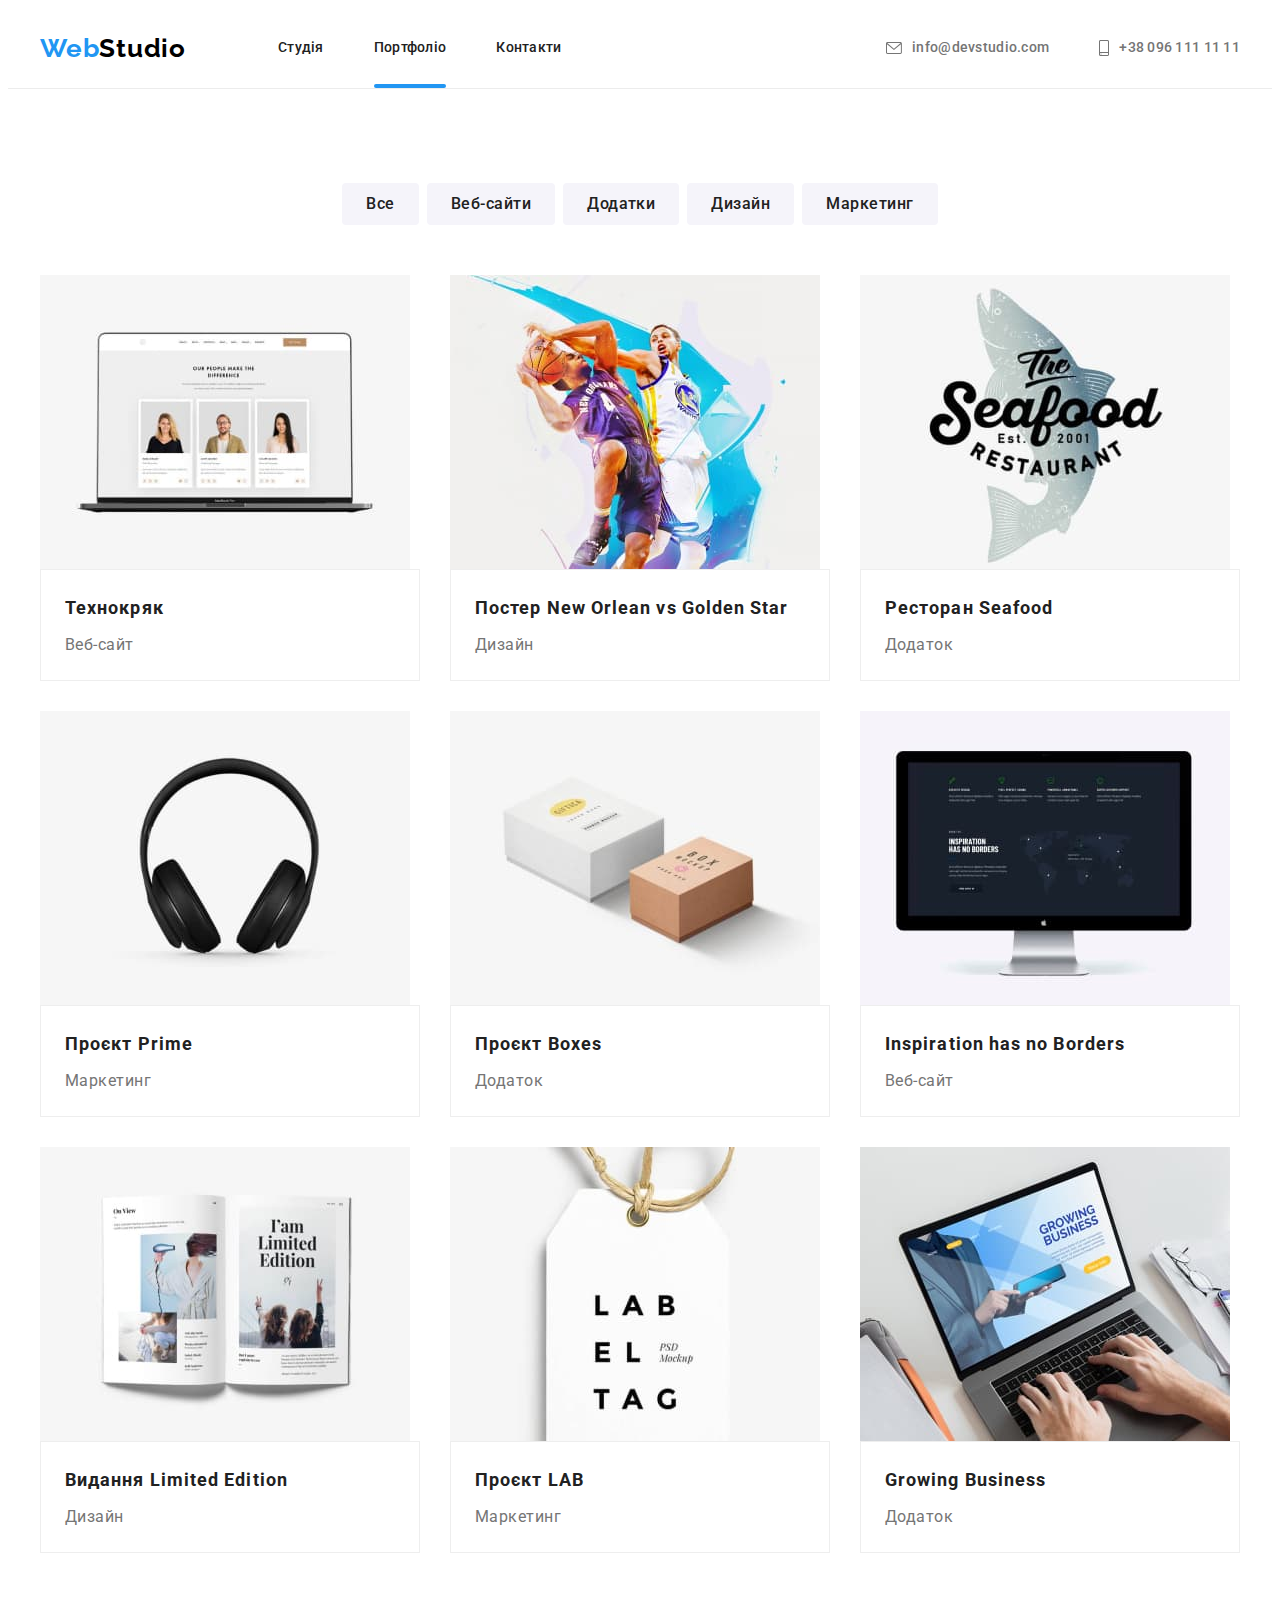
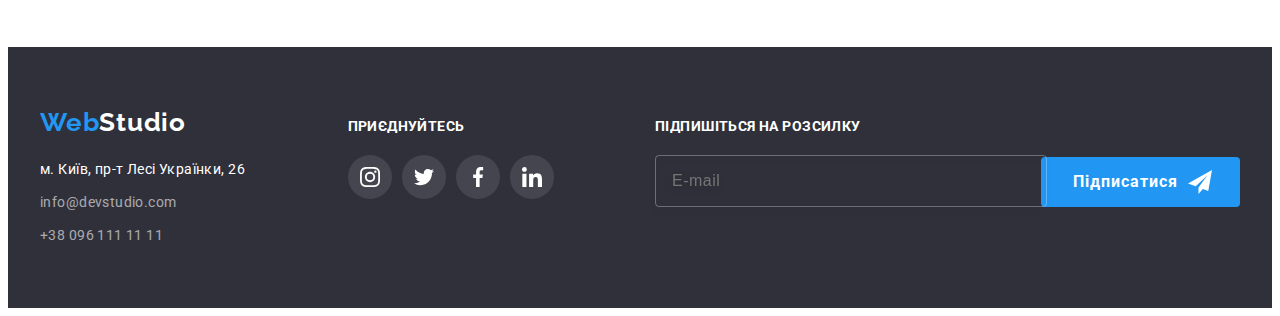
==== portfolio.html @ 9f6ebee9 "hw8-start" ====
<!DOCTYPE html>
<html lang="uk">
  <head>
    <meta charset="UTF-8" />
    <meta http-equiv="X-UA-Compatible" content="IE=edge" />
    <meta name="viewport" content="width=device-width, initial-scale=1.0" />
    <title>Студія</title>
    <link rel="preconnect" href="https://fonts.googleapis.com" />
    <link rel="preconnect" href="https://fonts.gstatic.com" crossorigin />
    <link
      href="https://fonts.googleapis.com/css2?family=Raleway:wght@700&family=Roboto:wght@400;500;700;900&display=swap"
      rel="stylesheet"
    />
    <link
      rel="stylesheet"
      href="https://cdnjs.cloudflare.com/ajax/libs/modern-normalize/1.1.0/modern-normalize.min.css"
      integrity="sha512-wpPYUAdjBVSE4KJnH1VR1HeZfpl1ub8YT/NKx4PuQ5NmX2tKuGu6U/JRp5y+Y8XG2tV+wKQpNHVUX03MfMFn9Q=="
      crossorigin="anonymous"
      referrerpolicy="no-referrer"
    />
    <!-- <link rel="stylesheet" href="./css/styles.css" /> -->
    <link rel="stylesheet" href="./css/main.min.css" />
  </head>
  <body>
    <!-- HEADER -->
    <header class="page-header">
      <div class="container page-header__body">
        <a class="logo logo__top-element" href="./index.html" lang="en"
          >Web<span class="logo--dark">Studio</span></a
        >
        <nav>
          <ul class="site-nav list">
            <li>
              <a class="site-nav__link event-link" href="./index.html"
                >Студія</a
              >
            </li>
            <li>
              <a
                class="site-nav__link event-link current"
                href="./portfolio.html"
                >Портфоліо</a
              >
            </li>
            <li>
              <a class="site-nav__link event-link" href="#">Контакти</a>
            </li>
          </ul>
        </nav>
        <ul class="contacts list">
          <li>
            <a
              class="contacts__link event-link"
              href="mailto:info@devstudio.com"
              lang="en"
            >
              <svg class="contacts__icon" width="16px" height="12px">
                <use href="./images/icons.svg#icon-envelope"></use>
              </svg>
              info@devstudio.com</a
            >
          </li>
          <li>
            <a class="contacts__link event-link" href="tel:+380961111111">
              <svg class="contacts__icon" width="10px" height="16px">
                <use href="./images/icons.svg#icon-smartphone"></use>
              </svg>
              +38 096 111 11 11</a
            >
          </li>
        </ul>
      </div>
    </header>
    <!-- MAIN CONTENT -->
    <main>
      <section class="portfolio section">
        <div class="container">
          <h1 class="visually-hidden">Каталог работ</h1>
          <ul class="filter list">
            <li class="filter__item">
              <button class="filter__btn" type="button">Все</button>
            </li>
            <li class="filter__item">
              <button class="filter__btn" type="button">Веб-сайти</button>
            </li>
            <li class="filter__item">
              <button class="filter__btn" type="button">Додатки</button>
            </li>
            <li class="filter__item">
              <button class="filter__btn" type="button">Дизайн</button>
            </li>
            <li class="filter__item">
              <button class="filter__btn" type="button">Маркетинг</button>
            </li>
          </ul>
          <ul class="card list">
            <li class="card__item">
              <div class="hint">
                <img
                  class="photo"
                  src="./images/img-portfolio-1.jpg"
                  alt="Робота категорії веб-сайт"
                  width="370"
                  height="294"
                />
                <p class="hint__text">
                  Ресурс пропонує комплексні пропозиції з різним рівнем
                  функціоналу та сервісів. Все це дозволить відвідувачу отримати
                  вичерпні відомості про компанію чи приватну особу.
                </p>
              </div>
              <div class="card__text">
                <h2 class="card__pos-titel">Технокряк</h2>
                <p class="card__group-titel">Веб-сайт</p>
              </div>
            </li>
            <li class="card__item">
              <div class="hint">
                <img
                  class="photo"
                  src="./images/img-portfolio-2.jpg"
                  alt="Робота категорії дизайн"
                  width="370"
                  height="294"
                />
                <p class="hint__text">
                  Ресурс пропонує комплексні пропозиції з різним рівнем
                  функціоналу та сервісів. Все це дозволить відвідувачу отримати
                  вичерпні відомості про компанію чи приватну особу.
                </p>
              </div>
              <div class="card__text">
                <h2 class="card__pos-titel">
                  Постер New Orlean vs Golden Star
                </h2>
                <p class="card__group-titel">Дизайн</p>
              </div>
            </li>
            <li class="card__item">
              <div class="hint">
                <img
                  class="photo"
                  src="./images/img-portfolio-3.jpg"
                  alt="Робота категорії приложение"
                  width="370"
                  height="294"
                />
                <p class="hint__text">
                  Ресурс пропонує комплексні пропозиції з різним рівнем
                  функціоналу та сервісів. Все це дозволить відвідувачу отримати
                  вичерпні відомості про компанію чи приватну особу.
                </p>
              </div>
              <div class="card__text">
                <h2 class="card__pos-titel">Ресторан Seafood</h2>
                <p class="card__group-titel">Додаток</p>
              </div>
            </li>
            <li class="card__item">
              <div class="hint">
                <img
                  class="photo"
                  src="./images/img-portfolio-4.jpg"
                  alt="Робота категорії маркетинг"
                  width="370"
                  height="294"
                />
                <p class="hint__text">
                  Ресурс пропонує комплексні пропозиції з різним рівнем
                  функціоналу та сервісів. Все це дозволить відвідувачу отримати
                  вичерпні відомості про компанію чи приватну особу.
                </p>
              </div>
              <div class="card__text">
                <h2 class="card__pos-titel">Проєкт Prime</h2>
                <p class="card__group-titel">Маркетинг</p>
              </div>
            </li>
            <li class="card__item">
              <div class="hint">
                <img
                  class="photo"
                  src="./images/img-portfolio-5.jpg"
                  alt="Робота категорії приложение"
                  width="370"
                  height="294"
                />
                <p class="hint__text">
                  Ресурс пропонує комплексні пропозиції з різним рівнем
                  функціоналу та сервісів. Все це дозволить відвідувачу отримати
                  вичерпні відомості про компанію чи приватну особу.
                </p>
              </div>
              <div class="card__text">
                <h2 class="card__pos-titel">Проєкт Boxes</h2>
                <p class="card__group-titel">Додаток</p>
              </div>
            </li>
            <li class="card__item">
              <div class="hint">
                <img
                  class="photo"
                  src="./images/img-portfolio-6.jpg"
                  alt="Робота категорії веб-сайт"
                  width="370"
                  height="294"
                />
                <p class="hint__text">
                  Ресурс пропонує комплексні пропозиції з різним рівнем
                  функціоналу та сервісів. Все це дозволить відвідувачу отримати
                  вичерпні відомості про компанію чи приватну особу.
                </p>
              </div>
              <div class="card__text">
                <h2 class="card__pos-titel">Inspiration has no Borders</h2>
                <p class="card__group-titel">Веб-сайт</p>
              </div>
            </li>
            <li class="card__item">
              <div class="hint">
                <img
                  class="photo"
                  src="./images/img-portfolio-7.jpg"
                  alt="Робота категорії дизайн"
                  width="370"
                  height="294"
                />
                <p class="hint__text">
                  Ресурс пропонує комплексні пропозиції з різним рівнем
                  функціоналу та сервісів. Все це дозволить відвідувачу отримати
                  вичерпні відомості про компанію чи приватну особу.
                </p>
              </div>
              <div class="card__text">
                <h2 class="card__pos-titel">Видання Limited Edition</h2>
                <p class="card__group-titel">Дизайн</p>
              </div>
            </li>
            <li class="card__item">
              <div class="hint">
                <img
                  class="photo"
                  src="./images/img-portfolio-8.jpg"
                  alt="Робота категорії маркетинг"
                  width="370"
                  height="294"
                />
                <p class="hint__text">
                  Ресурс пропонує комплексні пропозиції з різним рівнем
                  функціоналу та сервісів. Все це дозволить відвідувачу отримати
                  вичерпні відомості про компанію чи приватну особу.
                </p>
              </div>
              <div class="card__text">
                <h2 class="card__pos-titel">Проєкт LAB</h2>
                <p class="card__group-titel">Маркетинг</p>
              </div>
            </li>
            <li class="card__item">
              <div class="hint">
                <img
                  class="photo"
                  src="./images/img-portfolio-9.jpg"
                  alt="Робота категорії додаток"
                  width="370"
                  height="294"
                />
                <p class="hint__text">
                  Ресурс пропонує комплексні пропозиції з різним рівнем
                  функціоналу та сервісів. Все це дозволить відвідувачу отримати
                  вичерпні відомості про компанію чи приватну особу.
                </p>
              </div>
              <div class="card__text">
                <h2 class="card__pos-titel">Growing Business</h2>
                <p class="card__group-titel">Додаток</p>
              </div>
            </li>
          </ul>
        </div>
      </section>
    </main>
    <!-- FOOTER -->
    <footer class="footer-pege">
      <div class="container footer-pege__element">
        <div class="footer-address-wrap">
          <a class="logo logo__bottom-element" href="./index.html" lang="en"
            >Web<span class="logo--light">Studio</span></a
          >
          <address class="site-contacts">
            <ul class="contacts-list list">
              <li class="contacts-list__item">
                <a
                  class="contacts-list__link event-link"
                  href="https://goo.gl/maps/Xhs2us7tgZxQZSPz9"
                  target="_blank"
                  rel="noopener noreferrer nofollow"
                >
                  м. Київ, пр-т Лесі Українки, 26
                </a>
              </li>
              <li class="contacts-list__item">
                <a
                  class="contacts-list__link color--grey event-link"
                  href="mailto:info@devstudio.com"
                  lang="en"
                  >info@devstudio.com</a
                >
              </li>
              <li class="contacts-list__item">
                <a
                  class="contacts-list__link color--grey event-link"
                  href="tel:+380961111111"
                  >+38 096 111 11 11</a
                >
              </li>
            </ul>
          </address>
        </div>
        <div class="footer-soc-wrap">
          <p class="footer-soc-wrap__titel">Приєднуйтесь</p>
          <ul class="social-nets footer-social-nets list">
            <li class="social-nets__item">
              <a href="" class="social-nets__link footer-social-nets__link">
                <svg class="social-nets__icon" width="20px" height="20px">
                  <use href="./images/icons.svg#icon-instagram"></use>
                </svg>
              </a>
            </li>
            <li class="social-nets__item">
              <a href="" class="social-nets__link footer-social-nets__link">
                <svg class="social-nets__icon" width="20px" height="20px">
                  <use href="./images/icons.svg#icon-twitter"></use>
                </svg>
              </a>
            </li>
            <li class="social-nets__item">
              <a href="" class="social-nets__link footer-social-nets__link">
                <svg class="social-nets__icon" width="20px" height="20px">
                  <use href="./images/icons.svg#icon-facebook"></use>
                </svg>
              </a>
            </li>
            <li class="social-nets__item">
              <a href="" class="social-nets__link footer-social-nets__link">
                <svg class="social-nets__icon" width="20px" height="20px">
                  <use href="./images/icons.svg#icon-linkedin"></use>
                </svg>
              </a>
            </li>
          </ul>
        </div>
        <form class="form-subscribe">
          <div class="subscribe">
            <label for="email">
              <span class="subscribe__lable"
                >Підпишіться на розсилку</span
              ></label
            >
            <input
              type="email"
              name="user-email"
              id="email"
              class="subscribe__input"
              placeholder="E-mail"
            />
          </div>
          <div>
            <button type="submit" class="subscribe__button button">
              <span class="button__text">Підписатися</span>
              <svg class="button__icon" width="24px" height="24px">
                <use href="./images/icons.svg#icon-send"></use>
              </svg>
            </button>
          </div>
        </form>
      </div>
    </footer>
  </body>
</html>
---- css/styles.css ----
/* ----------------- GLOBAL ----------------- */

/* ----------------- HEADER ----------------- */

/* ----------------- MAIN ----------------- */
/* HERO SECTION */

/* SKILLS SECTION */

/* ABOUT SECTION */

/* TEAM SECTION */

/* CLIENTS SECTION */

/* ----------------- PORTFOLIO ----------------- */

/* ----------------- FOOTER ----------------- */

/* ----------------- MODAL ----------------- */
---- css/main.min.css ----
:root{--primary-text-color: #757575;--title-text-color: #212121;--accent-color: #2196f3;--header-logo-color: #000000;--top-line-color: #ececec;--primary-backgraund: #ffffff;--tean-section-background: #f5f4fa;--secondary-background: #2f303a;--white-text-color: #ffffff;--background-filter-btn: #f5f4fa}body{font-family:"Roboto",sans-serif;background:var(--primary-backgraund)}p,h1,h2,h3,h4,h5,h6{margin:0}ul{margin:0;padding-left:0}input{padding-right:0}a{text-decoration:none}.list{list-style:none}.visually-hidden{position:absolute;white-space:nowrap;width:1px;height:1px;overflow:hidden;border:0;padding:0;clip:rect(0 0 0 0);-webkit-clip-path:inset(50%);clip-path:inset(50%);margin:-1px}.container{width:1200px;padding-left:15px;padding-right:15px;margin:0 auto}.section{padding-top:94px;padding-bottom:94px}.photo{display:block}.event-link{-webkit-transition-property:color;transition-property:color;-webkit-transition-duration:250ms;transition-duration:250ms;-webkit-transition-timing-function:cubic-bezier(0.4, 0, 0.2, 1);transition-timing-function:cubic-bezier(0.4, 0, 0.2, 1)}.event-link:hover,.event-link:focus{color:var(--accent-color)}.button{font-family:inherit;font-weight:700;font-size:16px;line-height:1.88;letter-spacing:.06em;color:var(--white-text-color);background-color:var(--accent-color);border-radius:4px;-webkit-transition:-webkit-box-shadow 250ms cubic-bezier(0.4, 0, 0.2, 1);transition:-webkit-box-shadow 250ms cubic-bezier(0.4, 0, 0.2, 1);transition:box-shadow 250ms cubic-bezier(0.4, 0, 0.2, 1);transition:box-shadow 250ms cubic-bezier(0.4, 0, 0.2, 1), -webkit-box-shadow 250ms cubic-bezier(0.4, 0, 0.2, 1);cursor:pointer}.button:hover,.button:focus{-webkit-box-shadow:0px 4px 4px rgba(0,0,0,.15);box-shadow:0px 4px 4px rgba(0,0,0,.15)}.social-nets{display:-webkit-box;display:-ms-flexbox;display:flex;-webkit-box-pack:center;-ms-flex-pack:center;justify-content:center;gap:10px}.social-nets__item{width:44px;height:44px}.social-nets__link{display:-webkit-box;display:-ms-flexbox;display:flex;-webkit-box-align:center;-ms-flex-align:center;align-items:center;-webkit-box-pack:center;-ms-flex-pack:center;justify-content:center;width:100%;height:100%;border-radius:50%;color:#afb1b8;-webkit-transition:background-color 250ms cubic-bezier(0.4, 0, 0.2, 1),color 250ms cubic-bezier(0.4, 0, 0.2, 1);transition:background-color 250ms cubic-bezier(0.4, 0, 0.2, 1),color 250ms cubic-bezier(0.4, 0, 0.2, 1)}.social-nets__link:hover,.social-nets__link:focus{background-color:var(--accent-color);color:var(--white-text-color)}.social-nets__icon{fill:currentColor}.page-header{border-bottom:1px solid #ececec}.page-header__body{display:-webkit-box;display:-ms-flexbox;display:flex;-webkit-box-align:center;-ms-flex-align:center;align-items:center}.logo{display:block;font-family:"Raleway",sans-serif;font-style:normal;font-weight:700;font-size:26px;line-height:1.19;letter-spacing:.03em;color:var(--accent-color)}.logo__top-element{margin-right:92px;padding-top:24px;padding-bottom:24px}.logo--dark{color:var(--header-logo-color)}.site-nav{display:-webkit-box;display:-ms-flexbox;display:flex;-webkit-column-gap:50px;-moz-column-gap:50px;column-gap:50px}.site-nav__link{position:relative;display:block;padding-top:32px;padding-bottom:32px;font-weight:500;font-size:14px;line-height:1.14;letter-spacing:.02em;color:var(--title-text-color)}.site-nav__link::after{content:"";position:absolute;left:0;bottom:0;display:block;width:100%;height:4px;border-radius:2px;background-color:var(--accent-color);opacity:0}.current::after{opacity:1}.contacts{display:-webkit-box;display:-ms-flexbox;display:flex;-webkit-column-gap:50px;-moz-column-gap:50px;column-gap:50px;margin-left:auto}.contacts__link{display:-webkit-box;display:-ms-flexbox;display:flex;-webkit-box-align:center;-ms-flex-align:center;align-items:center;gap:10px;padding-top:32px;padding-bottom:32px;font-weight:500;font-size:14px;line-height:1.14;letter-spacing:.02em;color:var(--primary-text-color)}.contacts__icon{fill:currentColor}.hero{padding-top:200px;padding-bottom:200px;text-align:center;background-color:var(--secondary-background);background-image:-webkit-gradient(linear, left top, left bottom, from(rgba(47, 48, 58, 0.4)), to(rgba(47, 48, 58, 0.4))),url(../images/hero-bg.jpg);background-image:linear-gradient(rgba(47, 48, 58, 0.4), rgba(47, 48, 58, 0.4)),url(../images/hero-bg.jpg);background-repeat:no-repeat;background-position:center;background-size:cover;max-width:1600px;margin:0 auto}.hero__titel{max-width:696px;margin-left:auto;margin-right:auto;margin-bottom:30px;font-weight:900;font-size:44px;line-height:1.36;letter-spacing:.06em;text-transform:uppercase;color:var(--white-text-color)}.hero__btn{padding:10px 32px;border-color:rgba(0,0,0,0)}.skills-list{display:-webkit-box;display:-ms-flexbox;display:flex;-webkit-column-gap:30px;-moz-column-gap:30px;column-gap:30px}.icon-skill-comtent{display:-webkit-box;display:-ms-flexbox;display:flex;-webkit-box-pack:center;-ms-flex-pack:center;justify-content:center;-webkit-box-align:center;-ms-flex-align:center;align-items:center;width:270px;height:120px;background-color:var(--tean-section-background);border-radius:4px;margin-bottom:30px}.skill-list-header{margin-bottom:10px;font-weight:700;font-size:14px;line-height:1.14;letter-spacing:.03em;text-transform:uppercase;color:var(--title-text-color)}.skill-list-text{max-width:270px;font-size:14px;line-height:1.71;letter-spacing:.03em;color:var(--primary-text-color)}.about{padding-top:0}.about__header{margin-bottom:50px;font-weight:700;font-size:36px;line-height:1.16;text-align:center;letter-spacing:.03em;color:var(--title-text-color)}.about__list{display:-webkit-box;display:-ms-flexbox;display:flex;-webkit-column-gap:30px;-moz-column-gap:30px;column-gap:30px}.about__item{position:relative}.about__lable{position:absolute;bottom:0;left:0;width:100%;font-weight:700;font-size:14px;line-height:1.14;text-align:center;letter-spacing:.03em;text-transform:uppercase;padding:27px 15px;color:var(--white-text-color);background-color:rgba(47,48,58,.8)}.team{background:var(--tean-section-background)}.team__header{margin-bottom:50px;font-weight:700;font-size:36px;line-height:1.16;text-align:center;letter-spacing:.03em;color:var(--title-text-color)}.team__list{display:-webkit-box;display:-ms-flexbox;display:flex;-webkit-column-gap:30px;-moz-column-gap:30px;column-gap:30px}.team__item{-webkit-box-shadow:0px 1px 3px rgba(0,0,0,.12),0px 1px 1px rgba(0,0,0,.14),0px 2px 1px rgba(0,0,0,.2);box-shadow:0px 1px 3px rgba(0,0,0,.12),0px 1px 1px rgba(0,0,0,.14),0px 2px 1px rgba(0,0,0,.2);border-radius:0px 0px 4px 4px}.team__text{padding-top:30px;padding-bottom:35px;background-color:var(--primary-backgraund)}.team__member{margin-bottom:10px;font-weight:500;font-size:16px;line-height:1.19;text-align:center;letter-spacing:.03em;color:var(--title-text-color)}.team__info{margin-bottom:16px;font-size:16px;line-height:1.19;text-align:center;letter-spacing:.03em;color:var(--primary-text-color)}.clients__titel{margin-bottom:50px;font-weight:700;font-size:36px;line-height:1.16;text-align:center;letter-spacing:.03em;color:var(--title-text-color)}.clients__list{display:-webkit-box;display:-ms-flexbox;display:flex;gap:30px}.clients__item{width:170px;height:92px}.clients__link{display:-webkit-box;display:-ms-flexbox;display:flex;-webkit-box-align:center;-ms-flex-align:center;align-items:center;-webkit-box-pack:center;-ms-flex-pack:center;justify-content:center;width:100%;height:100%;border:1px solid #afb1b8;border-radius:4px;color:#afb1b8;-webkit-transition-property:border-color,color;transition-property:border-color,color;-webkit-transition-duration:250ms;transition-duration:250ms;-webkit-transition-timing-function:cubic-bezier(0.4, 0, 0.2, 1);transition-timing-function:cubic-bezier(0.4, 0, 0.2, 1)}.clients__link:hover,.clients__link:focus{border-color:var(--accent-color);color:var(--accent-color)}.clients__icon{fill:currentColor}.filter{display:-webkit-box;display:-ms-flexbox;display:flex;-webkit-box-pack:center;-ms-flex-pack:center;justify-content:center;margin-bottom:50px}.filter__item:not(:last-child){margin-right:8px}.filter__btn{padding:6px 22px;background:var(--background-filter-btn);font-family:inherit;font-weight:500;font-size:16px;line-height:1.62;text-align:center;letter-spacing:.03em;color:var(--title-text-color);border-radius:4px;border-color:rgba(0,0,0,0);cursor:pointer;-webkit-transition:background-color 250ms cubic-bezier(0.4, 0, 0.2, 1),color 250ms cubic-bezier(0.4, 0, 0.2, 1),-webkit-box-shadow 250ms cubic-bezier(0.4, 0, 0.2, 1);transition:background-color 250ms cubic-bezier(0.4, 0, 0.2, 1),color 250ms cubic-bezier(0.4, 0, 0.2, 1),-webkit-box-shadow 250ms cubic-bezier(0.4, 0, 0.2, 1);transition:background-color 250ms cubic-bezier(0.4, 0, 0.2, 1),color 250ms cubic-bezier(0.4, 0, 0.2, 1),box-shadow 250ms cubic-bezier(0.4, 0, 0.2, 1);transition:background-color 250ms cubic-bezier(0.4, 0, 0.2, 1),color 250ms cubic-bezier(0.4, 0, 0.2, 1),box-shadow 250ms cubic-bezier(0.4, 0, 0.2, 1),-webkit-box-shadow 250ms cubic-bezier(0.4, 0, 0.2, 1)}.filter__btn:hover,.filter__btn:focus{background-color:var(--accent-color);color:var(--white-text-color);-webkit-box-shadow:0px 3px 1px rgba(0,0,0,.1),0px 1px 2px rgba(0,0,0,.08),0px 2px 2px rgba(0,0,0,.12);box-shadow:0px 3px 1px rgba(0,0,0,.1),0px 1px 2px rgba(0,0,0,.08),0px 2px 2px rgba(0,0,0,.12)}.card{display:-webkit-box;display:-ms-flexbox;display:flex;-ms-flex-wrap:wrap;flex-wrap:wrap;gap:30px;min-width:calc(33.3333333333% - 90px)}.card__item{width:calc((100% - 60px)/3);-webkit-transition-property:-webkit-box-shadow;transition-property:-webkit-box-shadow;transition-property:box-shadow;transition-property:box-shadow, -webkit-box-shadow;-webkit-transition-duration:250ms;transition-duration:250ms;-webkit-transition-timing-function:cubic-bezier(0.4, 0, 0.2, 1);transition-timing-function:cubic-bezier(0.4, 0, 0.2, 1)}.card__item:hover{-webkit-box-shadow:0px 1px 1px rgba(0,0,0,.12),0px 4px 4px rgba(0,0,0,.06),1px 4px 6px rgba(0,0,0,.16);box-shadow:0px 1px 1px rgba(0,0,0,.12),0px 4px 4px rgba(0,0,0,.06),1px 4px 6px rgba(0,0,0,.16)}.card__text{border:1px solid #eee;padding:20px 24px}.card__pos-titel{margin-bottom:4px;font-weight:700;font-size:18px;line-height:2;letter-spacing:.06em;color:var(--title-text-color)}.card__group-titel{font-size:16px;line-height:1.88;letter-spacing:.03em;color:var(--primary-text-color)}.hint{position:relative;overflow:hidden}.hint__text{position:absolute;left:0;top:0;padding:63px 24px;font-size:18px;line-height:1.56;letter-spacing:.03em;color:#fff;background-color:rgba(33,150,243,.9);-webkit-transform:translateY(100%);transform:translateY(100%);-webkit-transition-property:-webkit-transform;transition-property:-webkit-transform;transition-property:transform;transition-property:transform, -webkit-transform;-webkit-transition-duration:250ms;transition-duration:250ms;-webkit-transition-timing-function:cubic-bezier(0.4, 0, 0.2, 1);transition-timing-function:cubic-bezier(0.4, 0, 0.2, 1)}.card__item:hover .hint__text{-webkit-transform:translateY(0%);transform:translateY(0%)}.footer-pege{padding-top:60px;padding-bottom:60px;background:var(--secondary-background)}.footer-pege__element{display:-webkit-box;display:-ms-flexbox;display:flex;-webkit-box-align:baseline;-ms-flex-align:baseline;align-items:baseline}.footer-address-wrap{width:calc((50% - 45px)/2);margin-right:30px}.logo__bottom-element{margin-bottom:20px}.logo--light{color:var(--white-text-color)}.contacts-list__item:not(:last-child){margin-bottom:9px}.contacts-list__link{display:block;font-style:normal;font-size:14px;line-height:1.71;letter-spacing:.03em;color:var(--white-text-color)}.color--grey{color:rgba(255,255,255,.6)}.footer-soc-wrap{width:calc((50% - 45px)/2);margin-right:30px}.footer-soc-wrap__titel{font-weight:700;font-size:14px;line-height:1.14;letter-spacing:.03em;text-transform:uppercase;color:var(--white-text-color);margin-bottom:20px}.footer-social-nets{-webkit-box-pack:start;-ms-flex-pack:start;justify-content:start}.footer-social-nets__link{background-color:rgba(255,255,255,.1);color:var(--white-text-color)}.form-subscribe{display:-webkit-box;display:-ms-flexbox;display:flex;-webkit-box-align:end;-ms-flex-align:end;align-items:flex-end;width:calc(50% - 15px)}.subscribe{width:100%;margin-right:12px}.subscribe__lable{display:block;margin-bottom:20px;font-weight:700;font-size:14px;line-height:1.14;letter-spacing:.03em;text-transform:uppercase;color:var(--white-text-color)}.subscribe__input{display:-webkit-box;display:-ms-flexbox;display:flex;-webkit-box-align:center;-ms-flex-align:center;align-items:center;width:100%;padding-left:16px;padding-top:15px;padding-bottom:15px;font-size:16px;line-height:1.25;letter-spacing:.03em;color:rgba(255,255,255,.6);border:1px solid rgba(255,255,255,.3);-webkit-filter:drop-shadow(0px 4px 4px rgba(0, 0, 0, 0.15));filter:drop-shadow(0px 4px 4px rgba(0, 0, 0, 0.15));border-radius:4px;background-color:rgba(0,0,0,0)}.subscribe__button{display:-webkit-box;display:-ms-flexbox;display:flex;-webkit-box-pack:center;-ms-flex-pack:center;justify-content:center;-webkit-box-align:center;-ms-flex-align:center;align-items:center;padding:10px 28px;border:none}.button__text{padding-left:4px;margin-right:10px}.button__icon{fill:#fff}.modal-backdrop{position:fixed;top:0;left:0;width:100%;height:100%;background-color:rgba(0,0,0,.2);-webkit-transition-property:opacity,visibility;transition-property:opacity,visibility;-webkit-transition-duration:250ms;transition-duration:250ms;-webkit-transition-timing-function:cubic-bezier(0.4, 0, 0.2, 1);transition-timing-function:cubic-bezier(0.4, 0, 0.2, 1)}.modal-backdrop{-webkit-transition-property:opacity,visibility;transition-property:opacity,visibility;-webkit-transition-duration:250ms;transition-duration:250ms;-webkit-transition-timing-function:cubic-bezier(0.4, 0, 0.2, 1);transition-timing-function:cubic-bezier(0.4, 0, 0.2, 1)}.modal{position:absolute;width:528px;min-height:581px;padding:40px;top:50%;left:50%;-webkit-transform:translate(-50%, -50%) scale(1);transform:translate(-50%, -50%) scale(1);background-color:#fff;-webkit-box-shadow:0px 1px 3px rgba(0,0,0,.12),0px 1px 1px rgba(0,0,0,.14),0px 2px 1px rgba(0,0,0,.2);box-shadow:0px 1px 3px rgba(0,0,0,.12),0px 1px 1px rgba(0,0,0,.14),0px 2px 1px rgba(0,0,0,.2);border-radius:4px;-webkit-transition-property:-webkit-transform;transition-property:-webkit-transform;transition-property:transform;transition-property:transform, -webkit-transform;-webkit-transition-duration:250ms;transition-duration:250ms;-webkit-transition-timing-function:cubic-bezier(0.4, 0, 0.2, 1);transition-timing-function:cubic-bezier(0.4, 0, 0.2, 1)}.modal-backdrop.is-hidden .modal{-webkit-transform:translate(-50%, -50%) scale(0);transform:translate(-50%, -50%) scale(0)}.modal-close{position:absolute;top:8px;right:8px;display:-webkit-box;display:-ms-flexbox;display:flex;-webkit-box-pack:center;-ms-flex-pack:center;justify-content:center;-webkit-box-align:center;-ms-flex-align:center;align-items:center;width:30px;height:30px;border:1px solid rgba(0,0,0,.1);border-radius:50%;background-color:rgba(0,0,0,0);cursor:pointer}.icon-close{fill:#000;-webkit-transition:fill 250ms cubic-bezier(0.4, 0, 0.2, 1);transition:fill 250ms cubic-bezier(0.4, 0, 0.2, 1)}.modal-close:hover>.icon-close,.modal-close:focus>.icon-close{fill:var(--accent-color)}.is-hidden{opacity:0;visibility:hidden;pointer-events:none}.modal-titel{margin-bottom:12px;font-weight:700;font-size:20px;line-height:1.15;text-align:center;letter-spacing:.03em;color:var(--title-text-color)}.modal-input-wrap{position:relative;margin-bottom:10px}.modal-input-lable{display:block;margin-bottom:4px;font-size:12px;line-height:1.16;letter-spacing:.01em;color:var(--primary-text-color)}.modal-form-input{width:100%;padding-top:11px;padding-bottom:11px;padding-left:42px;border:1px solid rgba(33,33,33,.2);border-radius:4px;-webkit-transition:border-color 250ms cubic-bezier(0.4, 0, 0.2, 1);transition:border-color 250ms cubic-bezier(0.4, 0, 0.2, 1)}.modal-form-input:hover,.modal-form-input:focus{border-color:var(--accent-color)}.icon-form{position:absolute;top:50%;-webkit-transform:translateY(-50%);transform:translateY(-50%);left:12px;-webkit-transition:fill 250ms cubic-bezier(0.4, 0, 0.2, 1);transition:fill 250ms cubic-bezier(0.4, 0, 0.2, 1)}.modal-form-input:hover+.icon-form,.modal-form-input:focus+.icon-form{fill:var(--accent-color)}.modal-form-area{padding:12px 16px;width:100%;min-height:120px;margin-bottom:20px;resize:none;border:1px solid rgba(33,33,33,.2);border-radius:4px;-webkit-transition:border-color 250ms cubic-bezier(0.4, 0, 0.2, 1);transition:border-color 250ms cubic-bezier(0.4, 0, 0.2, 1)}.modal-form-area::-webkit-input-placeholder{font-size:12px;line-height:1.16;letter-spacing:.01em;color:rgba(117,117,117,.5)}.modal-form-area::-moz-placeholder{font-size:12px;line-height:1.16;letter-spacing:.01em;color:rgba(117,117,117,.5)}.modal-form-area:-ms-input-placeholder{font-size:12px;line-height:1.16;letter-spacing:.01em;color:rgba(117,117,117,.5)}.modal-form-area::-ms-input-placeholder{font-size:12px;line-height:1.16;letter-spacing:.01em;color:rgba(117,117,117,.5)}.modal-form-area::placeholder{font-size:12px;line-height:1.16;letter-spacing:.01em;color:rgba(117,117,117,.5)}.modal-form-area:hover,.modal-form-area:focus{border-color:var(--accent-color)}.modal-check-lable{display:-webkit-box;display:-ms-flexbox;display:flex;font-size:14px;line-height:1.17;letter-spacing:.03em;color:var(--primary-text-color);-webkit-box-pack:center;-ms-flex-pack:center;justify-content:center}.policy-contract{-webkit-text-decoration-line:underline;text-decoration-line:underline;color:var(--accent-color)}.check-wrap{margin-bottom:30px}.user-checking{display:-webkit-box;display:-ms-flexbox;display:flex;-webkit-box-align:center;-ms-flex-align:center;align-items:center;-webkit-box-pack:center;-ms-flex-pack:center;justify-content:center;margin-right:7px;width:16px;height:15px;border:2px solid #212121;border-radius:2px;-webkit-transition:background-color 250ms cubic-bezier(0.4, 0, 0.2, 1),border 250ms cubic-bezier(0.4, 0, 0.2, 1);transition:background-color 250ms cubic-bezier(0.4, 0, 0.2, 1),border 250ms cubic-bezier(0.4, 0, 0.2, 1);cursor:pointer}.icon-check-true{fill:rgba(0,0,0,0);-webkit-transition:fill 250ms cubic-bezier(0.4, 0, 0.2, 1);transition:fill 250ms cubic-bezier(0.4, 0, 0.2, 1)}.modal-form-check:checked+.modal-check-lable .user-checking{background-color:#2196f3;border:none}.modal-form-check:checked+.modal-check-lable .icon-check-true{fill:#fff}.btn-modal{display:block;margin:0 auto;text-align:center;padding:10px 52px;font-weight:700;font-size:16px;line-height:1.88;letter-spacing:.06em;color:#fff;background-color:var(--accent-color);border-radius:4px;border:none;-webkit-transition:-webkit-box-shadow 250ms cubic-bezier(0.4, 0, 0.2, 1);transition:-webkit-box-shadow 250ms cubic-bezier(0.4, 0, 0.2, 1);transition:box-shadow 250ms cubic-bezier(0.4, 0, 0.2, 1);transition:box-shadow 250ms cubic-bezier(0.4, 0, 0.2, 1), -webkit-box-shadow 250ms cubic-bezier(0.4, 0, 0.2, 1);cursor:pointer}.btn-modal:hover,.btn-modal:focus{-webkit-box-shadow:0px 4px 4px rgba(0,0,0,.15);box-shadow:0px 4px 4px rgba(0,0,0,.15)}/*# sourceMappingURL=main.min.css.map */
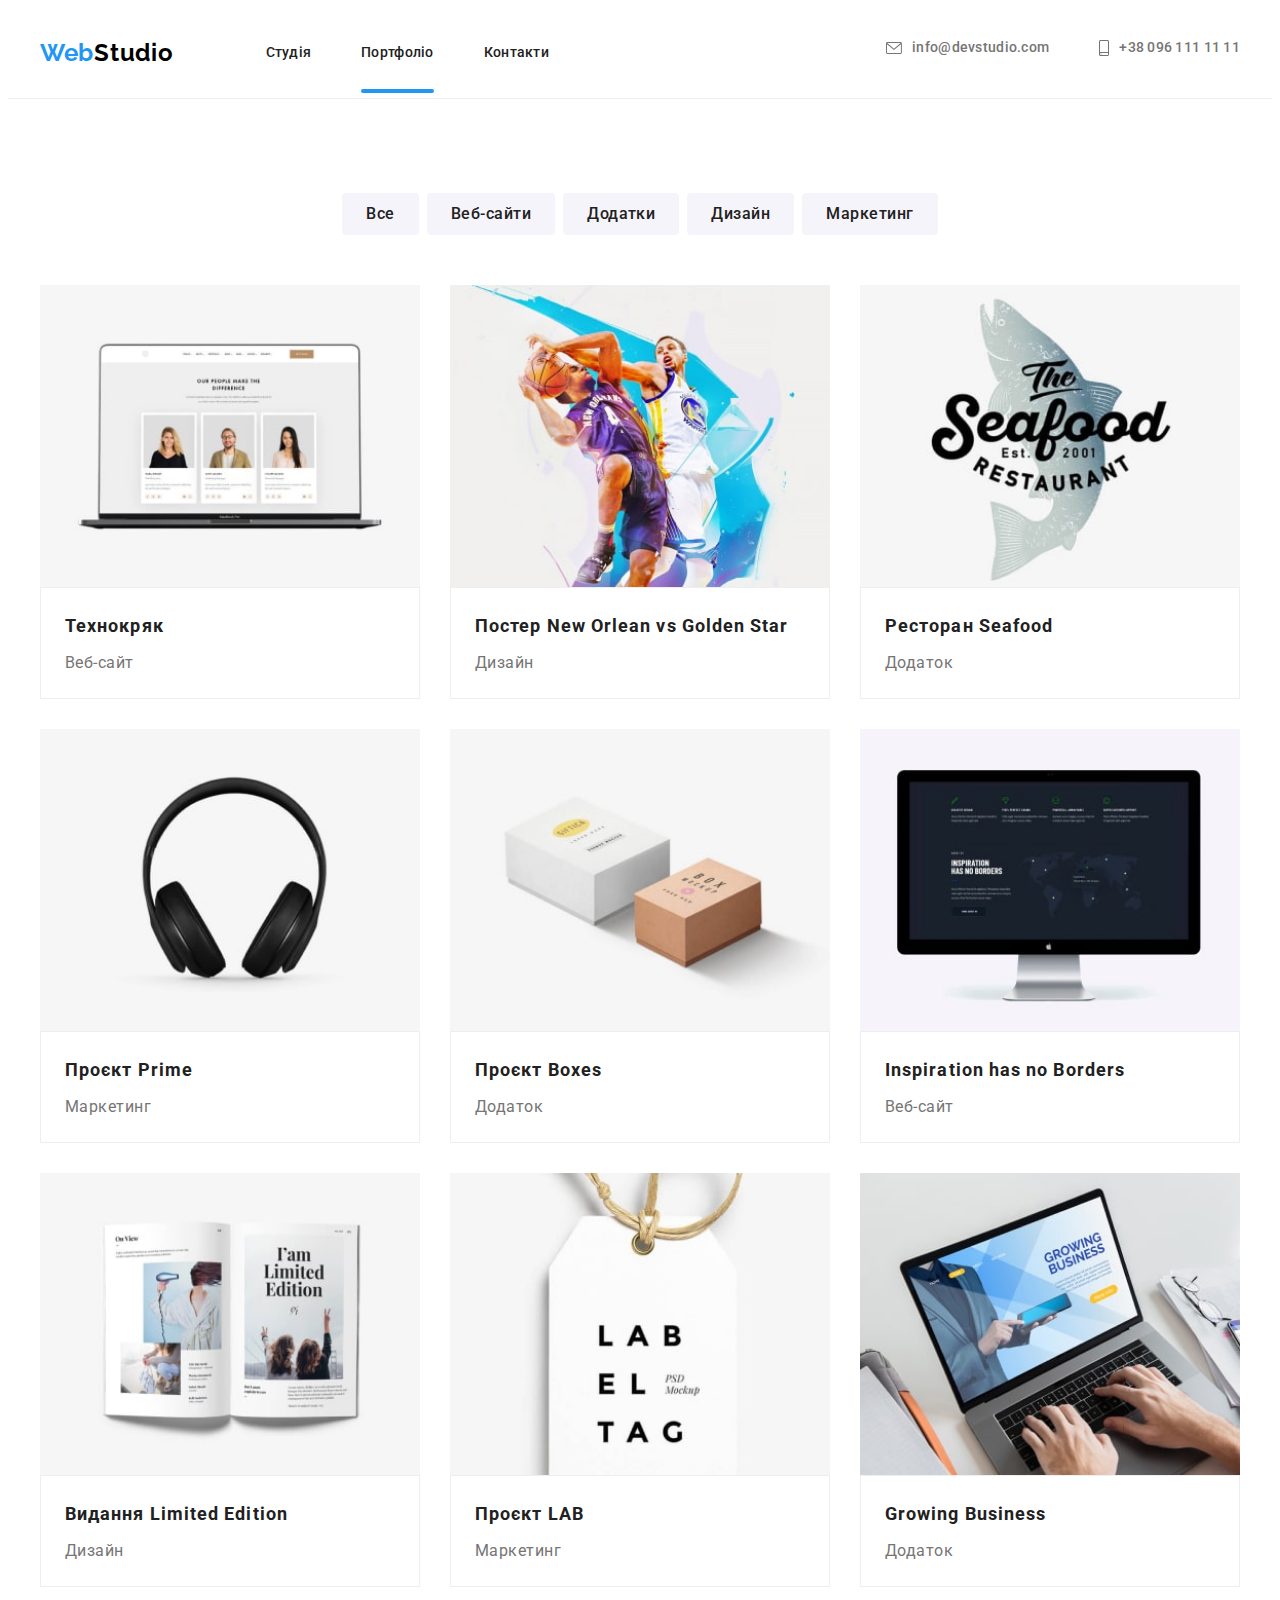
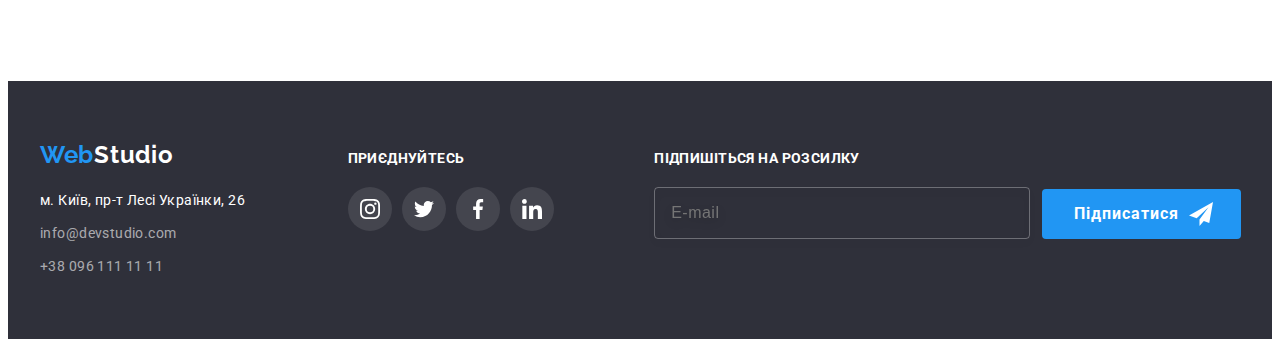
==== commit df2b8be0: "hw8-mod2" ====
--- a/portfolio.html
+++ b/portfolio.html
@@ -48,7 +48,7 @@
           </ul>
         </nav>
         <ul class="contacts list">
-          <li>
+          <li class="contacts__item">
             <a
               class="contacts__link event-link"
               href="mailto:info@devstudio.com"
@@ -60,7 +60,7 @@
               info@devstudio.com</a
             >
           </li>
-          <li>
+          <li class="contacts__item">
             <a class="contacts__link event-link" href="tel:+380961111111">
               <svg class="contacts__icon" width="10px" height="16px">
                 <use href="./images/icons.svg#icon-smartphone"></use>
@@ -69,6 +69,71 @@
             >
           </li>
         </ul>
+        <!-- MOB-MENU -->
+        <button class="menu-btn menu-btn__close" type="button" data-menu-open>
+          <svg class="menu-btn__icon" width="40px" height="40px">
+            <use href="./images/icons.svg#icon-menu_40"></use>
+          </svg>
+        </button>
+        <div class="mob-menu is-hidden" data-menu>
+          <div class="container">
+            <div class="mob-menu__top">
+              <button class="menu-btn" type="button" data-menu-close>
+                <svg class="menu-btn__icon" width="40px" height="40px">
+                  <use href="./images/icons.svg#icon-close_40"></use>
+                </svg>
+              </button>
+              <nav class="mob-nav">
+                <ul class="mob-nav__list list">
+                  <li class="mob-nav__item">
+                    <a class="mob-nav__link" href="./index.html">Студія</a>
+                  </li>
+                  <li class="mob-nav__item">
+                    <a class="mob-nav__link mob-current" href="./portfolio.html"
+                      >Портфоліо</a
+                    >
+                  </li>
+                  <li class="mob-nav__item">
+                    <a class="mob-nav__link" href="#">Контакти</a>
+                  </li>
+                </ul>
+              </nav>
+            </div>
+            <div class="mob-menu__contacts">
+              <ul class="mob-contact list">
+                <li class="mob-contact__list">
+                  <a class="mob-contact__link-tel" href="tel:+380961111111">
+                    +38 096 111 11 11</a
+                  >
+                </li>
+                <li class="mob-contact__list">
+                  <a
+                    class="mob-contact__link-mail"
+                    href="mailto:info@devstudio.com"
+                    lang="en"
+                  >
+                    info@devstudio.com</a
+                  >
+                </li>
+              </ul>
+            </div>
+
+            <ul class="mob-soc-nets list">
+              <li class="mob-soc-nets__item">
+                <a href="" class="smob-soc-nets__link">Instagram</a>
+              </li>
+              <li class="mob-soc-nets__item">
+                <a href="" class="smob-soc-nets__link">Twitter</a>
+              </li>
+              <li class="mob-soc-nets__item">
+                <a href="" class="smob-soc-nets__link">Facebook</a>
+              </li>
+              <li class="mob-soc-nets__item">
+                <a href="" class="smob-soc-nets__link">LinkedIn</a>
+              </li>
+            </ul>
+          </div>
+        </div>
       </div>
     </header>
     <!-- MAIN CONTENT -->
@@ -96,13 +161,33 @@
           <ul class="card list">
             <li class="card__item">
               <div class="hint">
-                <img
-                  class="photo"
-                  src="./images/img-portfolio-1.jpg"
-                  alt="Робота категорії веб-сайт"
-                  width="370"
-                  height="294"
-                />
+                <picture>
+                  <source
+                    srcset="
+                      ./images/desk-card-img1.jpg    1x,
+                      ./images/desk-card-img1@2x.jpg 2x
+                    "
+                    media="(min-width: 1200px)" />
+                  <source
+                    srcset="
+                      ./images/tab-card-img1.jpg    1x,
+                      ./images/tab-card-img1@2x.jpg 2x
+                    "
+                    media="(min-width: 768px)" />
+                  <source
+                    srcset="
+                      ./images/mob-card-img1.jpg    1x,
+                      ./images/mob-card-img1@2x.jpg 2x
+                    "
+                    media="(max-width: 479px)" />
+                  <img
+                    class="photo"
+                    src="./images/img-portfolio-1.jpg"
+                    alt="Робота категорії веб-сайт"
+                    width="370"
+                    height="294"
+                /></picture>
+
                 <p class="hint__text">
                   Ресурс пропонує комплексні пропозиції з різним рівнем
                   функціоналу та сервісів. Все це дозволить відвідувачу отримати
@@ -116,13 +201,37 @@
             </li>
             <li class="card__item">
               <div class="hint">
-                <img
-                  class="photo"
-                  src="./images/img-portfolio-2.jpg"
-                  alt="Робота категорії дизайн"
-                  width="370"
-                  height="294"
-                />
+                <picture>
+                  <source
+                    srcset="
+                      ./images/desk-card-img2.jpg    1x,
+                      ./images/desk-card-img2@2x.jpg 2x
+                    "
+                    media="(min-width: 1200px)"
+                  />
+                  <source
+                    srcset="
+                      ./images/tab-card-img2.jpg    1x,
+                      ./images/tab-card-img2@2x.jpg 2x
+                    "
+                    media="(min-width: 768px)"
+                  />
+                  <source
+                    srcset="
+                      ./images/mob-card-img2.jpg    1x,
+                      ./images/mob-card-img2@2x.jpg 2x
+                    "
+                    media="(max-width: 479px)"
+                  />
+                  <img
+                    class="photo"
+                    src="./images/mob-card-img2.jpg"
+                    alt="Робота категорії дизайн"
+                    width="370"
+                    height="294"
+                  />
+                </picture>
+
                 <p class="hint__text">
                   Ресурс пропонує комплексні пропозиції з різним рівнем
                   функціоналу та сервісів. Все це дозволить відвідувачу отримати
@@ -138,13 +247,37 @@
             </li>
             <li class="card__item">
               <div class="hint">
-                <img
-                  class="photo"
-                  src="./images/img-portfolio-3.jpg"
-                  alt="Робота категорії приложение"
-                  width="370"
-                  height="294"
-                />
+                <picture>
+                  <source
+                    srcset="
+                      ./images/desk-card-img3.jpg    1x,
+                      ./images/desk-card-img3@2x.jpg 2x
+                    "
+                    media="(min-width: 1200px)"
+                  />
+                  <source
+                    srcset="
+                      ./images/tab-card-img3.jpg    1x,
+                      ./images/tab-card-img3@2x.jpg 2x
+                    "
+                    media="(min-width: 768px)"
+                  />
+                  <source
+                    srcset="
+                      ./images/mob-card-img3.jpg    1x,
+                      ./images/mob-card-img3@2x.jpg 2x
+                    "
+                    media="(max-width: 479px)"
+                  />
+                  <img
+                    class="photo"
+                    src="./images/mob-card-img3.jpg"
+                    alt="Робота категорії приложение"
+                    width="370"
+                    height="294"
+                  />
+                </picture>
+
                 <p class="hint__text">
                   Ресурс пропонує комплексні пропозиції з різним рівнем
                   функціоналу та сервісів. Все це дозволить відвідувачу отримати
@@ -158,13 +291,32 @@
             </li>
             <li class="card__item">
               <div class="hint">
-                <img
-                  class="photo"
-                  src="./images/img-portfolio-4.jpg"
-                  alt="Робота категорії маркетинг"
-                  width="370"
-                  height="294"
-                />
+                <picture>
+                  <source
+                    srcset="
+                      ./images/desk-card-img4.jpg    1x,
+                      ./images/desk-card-img4@2x.jpg 2x
+                    "
+                    media="(min-width: 1200px)" />
+                  <source
+                    srcset="
+                      ./images/tab-card-img4.jpg    1x,
+                      ./images/tab-card-img4@2x.jpg 2x
+                    "
+                    media="(min-width: 768px)" />
+                  <source
+                    srcset="
+                      ./images/mob-card-img4.jpg    1x,
+                      ./images/mob-card-img4@2x.jpg 2x
+                    "
+                    media="(max-width: 479px)" />
+                  <img
+                    class="photo"
+                    src="./images/mob-card-img4.jpg"
+                    alt="Робота категорії маркетинг"
+                    width="370"
+                    height="294"
+                /></picture>
                 <p class="hint__text">
                   Ресурс пропонує комплексні пропозиції з різним рівнем
                   функціоналу та сервісів. Все це дозволить відвідувачу отримати
@@ -178,13 +330,37 @@
             </li>
             <li class="card__item">
               <div class="hint">
-                <img
-                  class="photo"
-                  src="./images/img-portfolio-5.jpg"
-                  alt="Робота категорії приложение"
-                  width="370"
-                  height="294"
-                />
+                <picture>
+                  <source
+                    srcset="
+                      ./images/desk-card-img5.jpg    1x,
+                      ./images/desk-card-img5@2x.jpg 2x
+                    "
+                    media="(min-width: 1200px)"
+                  />
+                  <source
+                    srcset="
+                      ./images/tab-card-img5.jpg    1x,
+                      ./images/tab-card-img5@2x.jpg 2x
+                    "
+                    media="(min-width: 768px)"
+                  />
+                  <source
+                    srcset="
+                      ./images/mob-card-img5.jpg    1x,
+                      ./images/mob-card-img5@2x.jpg 2x
+                    "
+                    media="(max-width: 479px)"
+                  />
+                  <img
+                    class="photo"
+                    src="./images/mob-card-img5.jpg"
+                    alt="Робота категорії приложение"
+                    width="370"
+                    height="294"
+                  />
+                </picture>
+
                 <p class="hint__text">
                   Ресурс пропонує комплексні пропозиції з різним рівнем
                   функціоналу та сервісів. Все це дозволить відвідувачу отримати
@@ -198,13 +374,37 @@
             </li>
             <li class="card__item">
               <div class="hint">
-                <img
-                  class="photo"
-                  src="./images/img-portfolio-6.jpg"
-                  alt="Робота категорії веб-сайт"
-                  width="370"
-                  height="294"
-                />
+                <picture>
+                  <source
+                    srcset="
+                      ./images/desk-card-img6.jpg    1x,
+                      ./images/desk-card-img6@2x.jpg 2x
+                    "
+                    media="(min-width: 1200px)"
+                  />
+                  <source
+                    srcset="
+                      ./images/tab-card-img6.jpg    1x,
+                      ./images/tab-card-img6@2x.jpg 2x
+                    "
+                    media="(min-width: 768px)"
+                  />
+                  <source
+                    srcset="
+                      ./images/mob-card-img6.jpg    1x,
+                      ./images/mob-card-img6@2x.jpg 2x
+                    "
+                    media="(max-width: 479px)"
+                  />
+                  <img
+                    class="photo"
+                    src="./images/mob-card-img6.jpg"
+                    alt="Робота категорії веб-сайт"
+                    width="370"
+                    height="294"
+                  />
+                </picture>
+
                 <p class="hint__text">
                   Ресурс пропонує комплексні пропозиції з різним рівнем
                   функціоналу та сервісів. Все це дозволить відвідувачу отримати
@@ -218,13 +418,37 @@
             </li>
             <li class="card__item">
               <div class="hint">
-                <img
-                  class="photo"
-                  src="./images/img-portfolio-7.jpg"
-                  alt="Робота категорії дизайн"
-                  width="370"
-                  height="294"
-                />
+                <picture>
+                  <source
+                    srcset="
+                      ./images/desk-card-img7.jpg    1x,
+                      ./images/desk-card-img7@2x.jpg 2x
+                    "
+                    media="(min-width: 1200px)"
+                  />
+                  <source
+                    srcset="
+                      ./images/tab-card-img7.jpg    1x,
+                      ./images/tab-card-img7@2x.jpg 2x
+                    "
+                    media="(min-width: 768px)"
+                  />
+                  <source
+                    srcset="
+                      ./images/mob-card-img7.jpg    1x,
+                      ./images/mob-card-img7@2x.jpg 2x
+                    "
+                    media="(max-width: 479px)"
+                  />
+                  <img
+                    class="photo"
+                    src="./images/mob-card-img7.jpg"
+                    alt="Робота категорії дизайн"
+                    width="370"
+                    height="294"
+                  />
+                </picture>
+
                 <p class="hint__text">
                   Ресурс пропонує комплексні пропозиції з різним рівнем
                   функціоналу та сервісів. Все це дозволить відвідувачу отримати
@@ -238,13 +462,33 @@
             </li>
             <li class="card__item">
               <div class="hint">
-                <img
-                  class="photo"
-                  src="./images/img-portfolio-8.jpg"
-                  alt="Робота категорії маркетинг"
-                  width="370"
-                  height="294"
-                />
+                <picture>
+                  <source
+                    srcset="
+                      ./images/desk-card-img8.jpg    1x,
+                      ./images/desk-card-img8@2x.jpg 2x
+                    "
+                    media="(min-width: 1200px)" />
+                  <source
+                    srcset="
+                      ./images/tab-card-img8.jpg    1x,
+                      ./images/tab-card-img8@2x.jpg 2x
+                    "
+                    media="(min-width: 768px)" />
+                  <source
+                    srcset="
+                      ./images/mob-card-img8.jpg    1x,
+                      ./images/mob-card-img8@2x.jpg 2x
+                    "
+                    media="(max-width: 479px)" />
+                  <img
+                    class="photo"
+                    src="./images/mob-card-img8.jpg"
+                    alt="Робота категорії маркетинг"
+                    width="370"
+                    height="294"
+                /></picture>
+
                 <p class="hint__text">
                   Ресурс пропонує комплексні пропозиції з різним рівнем
                   функціоналу та сервісів. Все це дозволить відвідувачу отримати
@@ -258,13 +502,36 @@
             </li>
             <li class="card__item">
               <div class="hint">
-                <img
-                  class="photo"
-                  src="./images/img-portfolio-9.jpg"
-                  alt="Робота категорії додаток"
-                  width="370"
-                  height="294"
-                />
+                <picture>
+                  <source
+                    srcset="
+                      ./images/desk-card-img9.jpg    1x,
+                      ./images/desk-card-img9@2x.jpg 2x
+                    "
+                    media="(min-width: 1200px)"
+                  />
+                  <source
+                    srcset="
+                      ./images/tab-card-img9.jpg    1x,
+                      ./images/tab-card-img9@2x.jpg 2x
+                    "
+                    media="(min-width: 768px)"
+                  />
+                  <source
+                    srcset="
+                      ./images/mob-card-img9.jpg    1x,
+                      ./images/mob-card-img9@2x.jpg 2x
+                    "
+                    media="(max-width: 479px)"
+                  />
+                  <img
+                    class="photo"
+                    src="./images/mob-card-img9.jpg "
+                    alt="Робота категорії додаток"
+                    width="370"
+                    height="294"
+                  />
+                </picture>
                 <p class="hint__text">
                   Ресурс пропонує комплексні пропозиції з різним рівнем
                   функціоналу та сервісів. Все це дозволить відвідувачу отримати
@@ -376,5 +643,6 @@
         </form>
       </div>
     </footer>
+    <script src="./js/mobile-menu.js"></script>
   </body>
 </html>
--- a/css/main.min.css
+++ b/css/main.min.css
@@ -1 +1 @@
-:root{--primary-text-color: #757575;--title-text-color: #212121;--accent-color: #2196f3;--header-logo-color: #000000;--top-line-color: #ececec;--primary-backgraund: #ffffff;--tean-section-background: #f5f4fa;--secondary-background: #2f303a;--white-text-color: #ffffff;--background-filter-btn: #f5f4fa}body{font-family:"Roboto",sans-serif;background:var(--primary-backgraund)}p,h1,h2,h3,h4,h5,h6{margin:0}ul{margin:0;padding-left:0}input{padding-right:0}a{text-decoration:none}.list{list-style:none}.visually-hidden{position:absolute;white-space:nowrap;width:1px;height:1px;overflow:hidden;border:0;padding:0;clip:rect(0 0 0 0);-webkit-clip-path:inset(50%);clip-path:inset(50%);margin:-1px}.container{width:1200px;padding-left:15px;padding-right:15px;margin:0 auto}.section{padding-top:94px;padding-bottom:94px}.photo{display:block}.event-link{-webkit-transition-property:color;transition-property:color;-webkit-transition-duration:250ms;transition-duration:250ms;-webkit-transition-timing-function:cubic-bezier(0.4, 0, 0.2, 1);transition-timing-function:cubic-bezier(0.4, 0, 0.2, 1)}.event-link:hover,.event-link:focus{color:var(--accent-color)}.button{font-family:inherit;font-weight:700;font-size:16px;line-height:1.88;letter-spacing:.06em;color:var(--white-text-color);background-color:var(--accent-color);border-radius:4px;-webkit-transition:-webkit-box-shadow 250ms cubic-bezier(0.4, 0, 0.2, 1);transition:-webkit-box-shadow 250ms cubic-bezier(0.4, 0, 0.2, 1);transition:box-shadow 250ms cubic-bezier(0.4, 0, 0.2, 1);transition:box-shadow 250ms cubic-bezier(0.4, 0, 0.2, 1), -webkit-box-shadow 250ms cubic-bezier(0.4, 0, 0.2, 1);cursor:pointer}.button:hover,.button:focus{-webkit-box-shadow:0px 4px 4px rgba(0,0,0,.15);box-shadow:0px 4px 4px rgba(0,0,0,.15)}.social-nets{display:-webkit-box;display:-ms-flexbox;display:flex;-webkit-box-pack:center;-ms-flex-pack:center;justify-content:center;gap:10px}.social-nets__item{width:44px;height:44px}.social-nets__link{display:-webkit-box;display:-ms-flexbox;display:flex;-webkit-box-align:center;-ms-flex-align:center;align-items:center;-webkit-box-pack:center;-ms-flex-pack:center;justify-content:center;width:100%;height:100%;border-radius:50%;color:#afb1b8;-webkit-transition:background-color 250ms cubic-bezier(0.4, 0, 0.2, 1),color 250ms cubic-bezier(0.4, 0, 0.2, 1);transition:background-color 250ms cubic-bezier(0.4, 0, 0.2, 1),color 250ms cubic-bezier(0.4, 0, 0.2, 1)}.social-nets__link:hover,.social-nets__link:focus{background-color:var(--accent-color);color:var(--white-text-color)}.social-nets__icon{fill:currentColor}.page-header{border-bottom:1px solid #ececec}.page-header__body{display:-webkit-box;display:-ms-flexbox;display:flex;-webkit-box-align:center;-ms-flex-align:center;align-items:center}.logo{display:block;font-family:"Raleway",sans-serif;font-style:normal;font-weight:700;font-size:26px;line-height:1.19;letter-spacing:.03em;color:var(--accent-color)}.logo__top-element{margin-right:92px;padding-top:24px;padding-bottom:24px}.logo--dark{color:var(--header-logo-color)}.site-nav{display:-webkit-box;display:-ms-flexbox;display:flex;-webkit-column-gap:50px;-moz-column-gap:50px;column-gap:50px}.site-nav__link{position:relative;display:block;padding-top:32px;padding-bottom:32px;font-weight:500;font-size:14px;line-height:1.14;letter-spacing:.02em;color:var(--title-text-color)}.site-nav__link::after{content:"";position:absolute;left:0;bottom:0;display:block;width:100%;height:4px;border-radius:2px;background-color:var(--accent-color);opacity:0}.current::after{opacity:1}.contacts{display:-webkit-box;display:-ms-flexbox;display:flex;-webkit-column-gap:50px;-moz-column-gap:50px;column-gap:50px;margin-left:auto}.contacts__link{display:-webkit-box;display:-ms-flexbox;display:flex;-webkit-box-align:center;-ms-flex-align:center;align-items:center;gap:10px;padding-top:32px;padding-bottom:32px;font-weight:500;font-size:14px;line-height:1.14;letter-spacing:.02em;color:var(--primary-text-color)}.contacts__icon{fill:currentColor}.hero{padding-top:200px;padding-bottom:200px;text-align:center;background-color:var(--secondary-background);background-image:-webkit-gradient(linear, left top, left bottom, from(rgba(47, 48, 58, 0.4)), to(rgba(47, 48, 58, 0.4))),url(../images/hero-bg.jpg);background-image:linear-gradient(rgba(47, 48, 58, 0.4), rgba(47, 48, 58, 0.4)),url(../images/hero-bg.jpg);background-repeat:no-repeat;background-position:center;background-size:cover;max-width:1600px;margin:0 auto}.hero__titel{max-width:696px;margin-left:auto;margin-right:auto;margin-bottom:30px;font-weight:900;font-size:44px;line-height:1.36;letter-spacing:.06em;text-transform:uppercase;color:var(--white-text-color)}.hero__btn{padding:10px 32px;border-color:rgba(0,0,0,0)}.skills-list{display:-webkit-box;display:-ms-flexbox;display:flex;-webkit-column-gap:30px;-moz-column-gap:30px;column-gap:30px}.icon-skill-comtent{display:-webkit-box;display:-ms-flexbox;display:flex;-webkit-box-pack:center;-ms-flex-pack:center;justify-content:center;-webkit-box-align:center;-ms-flex-align:center;align-items:center;width:270px;height:120px;background-color:var(--tean-section-background);border-radius:4px;margin-bottom:30px}.skill-list-header{margin-bottom:10px;font-weight:700;font-size:14px;line-height:1.14;letter-spacing:.03em;text-transform:uppercase;color:var(--title-text-color)}.skill-list-text{max-width:270px;font-size:14px;line-height:1.71;letter-spacing:.03em;color:var(--primary-text-color)}.about{padding-top:0}.about__header{margin-bottom:50px;font-weight:700;font-size:36px;line-height:1.16;text-align:center;letter-spacing:.03em;color:var(--title-text-color)}.about__list{display:-webkit-box;display:-ms-flexbox;display:flex;-webkit-column-gap:30px;-moz-column-gap:30px;column-gap:30px}.about__item{position:relative}.about__lable{position:absolute;bottom:0;left:0;width:100%;font-weight:700;font-size:14px;line-height:1.14;text-align:center;letter-spacing:.03em;text-transform:uppercase;padding:27px 15px;color:var(--white-text-color);background-color:rgba(47,48,58,.8)}.team{background:var(--tean-section-background)}.team__header{margin-bottom:50px;font-weight:700;font-size:36px;line-height:1.16;text-align:center;letter-spacing:.03em;color:var(--title-text-color)}.team__list{display:-webkit-box;display:-ms-flexbox;display:flex;-webkit-column-gap:30px;-moz-column-gap:30px;column-gap:30px}.team__item{-webkit-box-shadow:0px 1px 3px rgba(0,0,0,.12),0px 1px 1px rgba(0,0,0,.14),0px 2px 1px rgba(0,0,0,.2);box-shadow:0px 1px 3px rgba(0,0,0,.12),0px 1px 1px rgba(0,0,0,.14),0px 2px 1px rgba(0,0,0,.2);border-radius:0px 0px 4px 4px}.team__text{padding-top:30px;padding-bottom:35px;background-color:var(--primary-backgraund)}.team__member{margin-bottom:10px;font-weight:500;font-size:16px;line-height:1.19;text-align:center;letter-spacing:.03em;color:var(--title-text-color)}.team__info{margin-bottom:16px;font-size:16px;line-height:1.19;text-align:center;letter-spacing:.03em;color:var(--primary-text-color)}.clients__titel{margin-bottom:50px;font-weight:700;font-size:36px;line-height:1.16;text-align:center;letter-spacing:.03em;color:var(--title-text-color)}.clients__list{display:-webkit-box;display:-ms-flexbox;display:flex;gap:30px}.clients__item{width:170px;height:92px}.clients__link{display:-webkit-box;display:-ms-flexbox;display:flex;-webkit-box-align:center;-ms-flex-align:center;align-items:center;-webkit-box-pack:center;-ms-flex-pack:center;justify-content:center;width:100%;height:100%;border:1px solid #afb1b8;border-radius:4px;color:#afb1b8;-webkit-transition-property:border-color,color;transition-property:border-color,color;-webkit-transition-duration:250ms;transition-duration:250ms;-webkit-transition-timing-function:cubic-bezier(0.4, 0, 0.2, 1);transition-timing-function:cubic-bezier(0.4, 0, 0.2, 1)}.clients__link:hover,.clients__link:focus{border-color:var(--accent-color);color:var(--accent-color)}.clients__icon{fill:currentColor}.filter{display:-webkit-box;display:-ms-flexbox;display:flex;-webkit-box-pack:center;-ms-flex-pack:center;justify-content:center;margin-bottom:50px}.filter__item:not(:last-child){margin-right:8px}.filter__btn{padding:6px 22px;background:var(--background-filter-btn);font-family:inherit;font-weight:500;font-size:16px;line-height:1.62;text-align:center;letter-spacing:.03em;color:var(--title-text-color);border-radius:4px;border-color:rgba(0,0,0,0);cursor:pointer;-webkit-transition:background-color 250ms cubic-bezier(0.4, 0, 0.2, 1),color 250ms cubic-bezier(0.4, 0, 0.2, 1),-webkit-box-shadow 250ms cubic-bezier(0.4, 0, 0.2, 1);transition:background-color 250ms cubic-bezier(0.4, 0, 0.2, 1),color 250ms cubic-bezier(0.4, 0, 0.2, 1),-webkit-box-shadow 250ms cubic-bezier(0.4, 0, 0.2, 1);transition:background-color 250ms cubic-bezier(0.4, 0, 0.2, 1),color 250ms cubic-bezier(0.4, 0, 0.2, 1),box-shadow 250ms cubic-bezier(0.4, 0, 0.2, 1);transition:background-color 250ms cubic-bezier(0.4, 0, 0.2, 1),color 250ms cubic-bezier(0.4, 0, 0.2, 1),box-shadow 250ms cubic-bezier(0.4, 0, 0.2, 1),-webkit-box-shadow 250ms cubic-bezier(0.4, 0, 0.2, 1)}.filter__btn:hover,.filter__btn:focus{background-color:var(--accent-color);color:var(--white-text-color);-webkit-box-shadow:0px 3px 1px rgba(0,0,0,.1),0px 1px 2px rgba(0,0,0,.08),0px 2px 2px rgba(0,0,0,.12);box-shadow:0px 3px 1px rgba(0,0,0,.1),0px 1px 2px rgba(0,0,0,.08),0px 2px 2px rgba(0,0,0,.12)}.card{display:-webkit-box;display:-ms-flexbox;display:flex;-ms-flex-wrap:wrap;flex-wrap:wrap;gap:30px;min-width:calc(33.3333333333% - 90px)}.card__item{width:calc((100% - 60px)/3);-webkit-transition-property:-webkit-box-shadow;transition-property:-webkit-box-shadow;transition-property:box-shadow;transition-property:box-shadow, -webkit-box-shadow;-webkit-transition-duration:250ms;transition-duration:250ms;-webkit-transition-timing-function:cubic-bezier(0.4, 0, 0.2, 1);transition-timing-function:cubic-bezier(0.4, 0, 0.2, 1)}.card__item:hover{-webkit-box-shadow:0px 1px 1px rgba(0,0,0,.12),0px 4px 4px rgba(0,0,0,.06),1px 4px 6px rgba(0,0,0,.16);box-shadow:0px 1px 1px rgba(0,0,0,.12),0px 4px 4px rgba(0,0,0,.06),1px 4px 6px rgba(0,0,0,.16)}.card__text{border:1px solid #eee;padding:20px 24px}.card__pos-titel{margin-bottom:4px;font-weight:700;font-size:18px;line-height:2;letter-spacing:.06em;color:var(--title-text-color)}.card__group-titel{font-size:16px;line-height:1.88;letter-spacing:.03em;color:var(--primary-text-color)}.hint{position:relative;overflow:hidden}.hint__text{position:absolute;left:0;top:0;padding:63px 24px;font-size:18px;line-height:1.56;letter-spacing:.03em;color:#fff;background-color:rgba(33,150,243,.9);-webkit-transform:translateY(100%);transform:translateY(100%);-webkit-transition-property:-webkit-transform;transition-property:-webkit-transform;transition-property:transform;transition-property:transform, -webkit-transform;-webkit-transition-duration:250ms;transition-duration:250ms;-webkit-transition-timing-function:cubic-bezier(0.4, 0, 0.2, 1);transition-timing-function:cubic-bezier(0.4, 0, 0.2, 1)}.card__item:hover .hint__text{-webkit-transform:translateY(0%);transform:translateY(0%)}.footer-pege{padding-top:60px;padding-bottom:60px;background:var(--secondary-background)}.footer-pege__element{display:-webkit-box;display:-ms-flexbox;display:flex;-webkit-box-align:baseline;-ms-flex-align:baseline;align-items:baseline}.footer-address-wrap{width:calc((50% - 45px)/2);margin-right:30px}.logo__bottom-element{margin-bottom:20px}.logo--light{color:var(--white-text-color)}.contacts-list__item:not(:last-child){margin-bottom:9px}.contacts-list__link{display:block;font-style:normal;font-size:14px;line-height:1.71;letter-spacing:.03em;color:var(--white-text-color)}.color--grey{color:rgba(255,255,255,.6)}.footer-soc-wrap{width:calc((50% - 45px)/2);margin-right:30px}.footer-soc-wrap__titel{font-weight:700;font-size:14px;line-height:1.14;letter-spacing:.03em;text-transform:uppercase;color:var(--white-text-color);margin-bottom:20px}.footer-social-nets{-webkit-box-pack:start;-ms-flex-pack:start;justify-content:start}.footer-social-nets__link{background-color:rgba(255,255,255,.1);color:var(--white-text-color)}.form-subscribe{display:-webkit-box;display:-ms-flexbox;display:flex;-webkit-box-align:end;-ms-flex-align:end;align-items:flex-end;width:calc(50% - 15px)}.subscribe{width:100%;margin-right:12px}.subscribe__lable{display:block;margin-bottom:20px;font-weight:700;font-size:14px;line-height:1.14;letter-spacing:.03em;text-transform:uppercase;color:var(--white-text-color)}.subscribe__input{display:-webkit-box;display:-ms-flexbox;display:flex;-webkit-box-align:center;-ms-flex-align:center;align-items:center;width:100%;padding-left:16px;padding-top:15px;padding-bottom:15px;font-size:16px;line-height:1.25;letter-spacing:.03em;color:rgba(255,255,255,.6);border:1px solid rgba(255,255,255,.3);-webkit-filter:drop-shadow(0px 4px 4px rgba(0, 0, 0, 0.15));filter:drop-shadow(0px 4px 4px rgba(0, 0, 0, 0.15));border-radius:4px;background-color:rgba(0,0,0,0)}.subscribe__button{display:-webkit-box;display:-ms-flexbox;display:flex;-webkit-box-pack:center;-ms-flex-pack:center;justify-content:center;-webkit-box-align:center;-ms-flex-align:center;align-items:center;padding:10px 28px;border:none}.button__text{padding-left:4px;margin-right:10px}.button__icon{fill:#fff}.modal-backdrop{position:fixed;top:0;left:0;width:100%;height:100%;background-color:rgba(0,0,0,.2);-webkit-transition-property:opacity,visibility;transition-property:opacity,visibility;-webkit-transition-duration:250ms;transition-duration:250ms;-webkit-transition-timing-function:cubic-bezier(0.4, 0, 0.2, 1);transition-timing-function:cubic-bezier(0.4, 0, 0.2, 1)}.modal-backdrop{-webkit-transition-property:opacity,visibility;transition-property:opacity,visibility;-webkit-transition-duration:250ms;transition-duration:250ms;-webkit-transition-timing-function:cubic-bezier(0.4, 0, 0.2, 1);transition-timing-function:cubic-bezier(0.4, 0, 0.2, 1)}.modal{position:absolute;width:528px;min-height:581px;padding:40px;top:50%;left:50%;-webkit-transform:translate(-50%, -50%) scale(1);transform:translate(-50%, -50%) scale(1);background-color:#fff;-webkit-box-shadow:0px 1px 3px rgba(0,0,0,.12),0px 1px 1px rgba(0,0,0,.14),0px 2px 1px rgba(0,0,0,.2);box-shadow:0px 1px 3px rgba(0,0,0,.12),0px 1px 1px rgba(0,0,0,.14),0px 2px 1px rgba(0,0,0,.2);border-radius:4px;-webkit-transition-property:-webkit-transform;transition-property:-webkit-transform;transition-property:transform;transition-property:transform, -webkit-transform;-webkit-transition-duration:250ms;transition-duration:250ms;-webkit-transition-timing-function:cubic-bezier(0.4, 0, 0.2, 1);transition-timing-function:cubic-bezier(0.4, 0, 0.2, 1)}.modal-backdrop.is-hidden .modal{-webkit-transform:translate(-50%, -50%) scale(0);transform:translate(-50%, -50%) scale(0)}.modal-close{position:absolute;top:8px;right:8px;display:-webkit-box;display:-ms-flexbox;display:flex;-webkit-box-pack:center;-ms-flex-pack:center;justify-content:center;-webkit-box-align:center;-ms-flex-align:center;align-items:center;width:30px;height:30px;border:1px solid rgba(0,0,0,.1);border-radius:50%;background-color:rgba(0,0,0,0);cursor:pointer}.icon-close{fill:#000;-webkit-transition:fill 250ms cubic-bezier(0.4, 0, 0.2, 1);transition:fill 250ms cubic-bezier(0.4, 0, 0.2, 1)}.modal-close:hover>.icon-close,.modal-close:focus>.icon-close{fill:var(--accent-color)}.is-hidden{opacity:0;visibility:hidden;pointer-events:none}.modal-titel{margin-bottom:12px;font-weight:700;font-size:20px;line-height:1.15;text-align:center;letter-spacing:.03em;color:var(--title-text-color)}.modal-input-wrap{position:relative;margin-bottom:10px}.modal-input-lable{display:block;margin-bottom:4px;font-size:12px;line-height:1.16;letter-spacing:.01em;color:var(--primary-text-color)}.modal-form-input{width:100%;padding-top:11px;padding-bottom:11px;padding-left:42px;border:1px solid rgba(33,33,33,.2);border-radius:4px;-webkit-transition:border-color 250ms cubic-bezier(0.4, 0, 0.2, 1);transition:border-color 250ms cubic-bezier(0.4, 0, 0.2, 1)}.modal-form-input:hover,.modal-form-input:focus{border-color:var(--accent-color)}.icon-form{position:absolute;top:50%;-webkit-transform:translateY(-50%);transform:translateY(-50%);left:12px;-webkit-transition:fill 250ms cubic-bezier(0.4, 0, 0.2, 1);transition:fill 250ms cubic-bezier(0.4, 0, 0.2, 1)}.modal-form-input:hover+.icon-form,.modal-form-input:focus+.icon-form{fill:var(--accent-color)}.modal-form-area{padding:12px 16px;width:100%;min-height:120px;margin-bottom:20px;resize:none;border:1px solid rgba(33,33,33,.2);border-radius:4px;-webkit-transition:border-color 250ms cubic-bezier(0.4, 0, 0.2, 1);transition:border-color 250ms cubic-bezier(0.4, 0, 0.2, 1)}.modal-form-area::-webkit-input-placeholder{font-size:12px;line-height:1.16;letter-spacing:.01em;color:rgba(117,117,117,.5)}.modal-form-area::-moz-placeholder{font-size:12px;line-height:1.16;letter-spacing:.01em;color:rgba(117,117,117,.5)}.modal-form-area:-ms-input-placeholder{font-size:12px;line-height:1.16;letter-spacing:.01em;color:rgba(117,117,117,.5)}.modal-form-area::-ms-input-placeholder{font-size:12px;line-height:1.16;letter-spacing:.01em;color:rgba(117,117,117,.5)}.modal-form-area::placeholder{font-size:12px;line-height:1.16;letter-spacing:.01em;color:rgba(117,117,117,.5)}.modal-form-area:hover,.modal-form-area:focus{border-color:var(--accent-color)}.modal-check-lable{display:-webkit-box;display:-ms-flexbox;display:flex;font-size:14px;line-height:1.17;letter-spacing:.03em;color:var(--primary-text-color);-webkit-box-pack:center;-ms-flex-pack:center;justify-content:center}.policy-contract{-webkit-text-decoration-line:underline;text-decoration-line:underline;color:var(--accent-color)}.check-wrap{margin-bottom:30px}.user-checking{display:-webkit-box;display:-ms-flexbox;display:flex;-webkit-box-align:center;-ms-flex-align:center;align-items:center;-webkit-box-pack:center;-ms-flex-pack:center;justify-content:center;margin-right:7px;width:16px;height:15px;border:2px solid #212121;border-radius:2px;-webkit-transition:background-color 250ms cubic-bezier(0.4, 0, 0.2, 1),border 250ms cubic-bezier(0.4, 0, 0.2, 1);transition:background-color 250ms cubic-bezier(0.4, 0, 0.2, 1),border 250ms cubic-bezier(0.4, 0, 0.2, 1);cursor:pointer}.icon-check-true{fill:rgba(0,0,0,0);-webkit-transition:fill 250ms cubic-bezier(0.4, 0, 0.2, 1);transition:fill 250ms cubic-bezier(0.4, 0, 0.2, 1)}.modal-form-check:checked+.modal-check-lable .user-checking{background-color:#2196f3;border:none}.modal-form-check:checked+.modal-check-lable .icon-check-true{fill:#fff}.btn-modal{display:block;margin:0 auto;text-align:center;padding:10px 52px;font-weight:700;font-size:16px;line-height:1.88;letter-spacing:.06em;color:#fff;background-color:var(--accent-color);border-radius:4px;border:none;-webkit-transition:-webkit-box-shadow 250ms cubic-bezier(0.4, 0, 0.2, 1);transition:-webkit-box-shadow 250ms cubic-bezier(0.4, 0, 0.2, 1);transition:box-shadow 250ms cubic-bezier(0.4, 0, 0.2, 1);transition:box-shadow 250ms cubic-bezier(0.4, 0, 0.2, 1), -webkit-box-shadow 250ms cubic-bezier(0.4, 0, 0.2, 1);cursor:pointer}.btn-modal:hover,.btn-modal:focus{-webkit-box-shadow:0px 4px 4px rgba(0,0,0,.15);box-shadow:0px 4px 4px rgba(0,0,0,.15)}/*# sourceMappingURL=main.min.css.map */+:root{--primary-text-color: #757575;--title-text-color: #212121;--accent-color: #2196f3;--header-logo-color: #000000;--top-line-color: #ececec;--primary-backgraund: #ffffff;--tean-section-background: #f5f4fa;--secondary-background: #2f303a;--white-text-color: #ffffff;--background-filter-btn: #f5f4fa;--header-bg-gradient: linear-gradient( rgba(47, 48, 58, 0.4), rgba(47, 48, 58, 0.4) )}body{font-family:"Roboto",sans-serif;background:var(--primary-backgraund)}p,h1,h2,h3,h4,h5,h6{margin:0}ul{margin:0;padding-left:0}input{padding-right:0}a{text-decoration:none}.list{list-style:none}.visually-hidden{position:absolute;white-space:nowrap;width:1px;height:1px;overflow:hidden;border:0;padding:0;clip:rect(0 0 0 0);-webkit-clip-path:inset(50%);clip-path:inset(50%);margin:-1px}.no-scroll{overflow:hidden}.container{width:100%;padding-left:15px;padding-right:15px;margin:0 auto}@media screen and (min-width: 480px){.container{width:480px}}@media screen and (min-width: 768px){.container{width:768px}}@media screen and (min-width: 1200px){.container{width:1200px}}.section{padding-top:60px;padding-bottom:60px}@media screen and (min-width: 1200px){.section{padding-top:94px;padding-bottom:94px}}.photo{display:block;width:100%;max-width:100%;height:auto}.event-link{-webkit-transition-property:color;transition-property:color;-webkit-transition-duration:250ms;transition-duration:250ms;-webkit-transition-timing-function:cubic-bezier(0.4, 0, 0.2, 1);transition-timing-function:cubic-bezier(0.4, 0, 0.2, 1)}.event-link:hover,.event-link:focus{color:var(--accent-color)}.button{font-family:inherit;font-weight:700;font-size:16px;line-height:1.88;letter-spacing:.06em;color:var(--white-text-color);background-color:var(--accent-color);border-radius:4px;-webkit-transition:-webkit-box-shadow 250ms cubic-bezier(0.4, 0, 0.2, 1);transition:-webkit-box-shadow 250ms cubic-bezier(0.4, 0, 0.2, 1);transition:box-shadow 250ms cubic-bezier(0.4, 0, 0.2, 1);transition:box-shadow 250ms cubic-bezier(0.4, 0, 0.2, 1), -webkit-box-shadow 250ms cubic-bezier(0.4, 0, 0.2, 1);cursor:pointer}.button:hover,.button:focus{-webkit-box-shadow:0px 4px 4px rgba(0,0,0,.15);box-shadow:0px 4px 4px rgba(0,0,0,.15)}.social-nets{display:-webkit-box;display:-ms-flexbox;display:flex;-webkit-box-pack:center;-ms-flex-pack:center;justify-content:center;gap:10px}.social-nets__item{width:44px;height:44px}.social-nets__link{display:-webkit-box;display:-ms-flexbox;display:flex;-webkit-box-align:center;-ms-flex-align:center;align-items:center;-webkit-box-pack:center;-ms-flex-pack:center;justify-content:center;width:100%;height:100%;border-radius:50%;color:#afb1b8;-webkit-transition:background-color 250ms cubic-bezier(0.4, 0, 0.2, 1),color 250ms cubic-bezier(0.4, 0, 0.2, 1);transition:background-color 250ms cubic-bezier(0.4, 0, 0.2, 1),color 250ms cubic-bezier(0.4, 0, 0.2, 1)}.social-nets__link:hover,.social-nets__link:focus{background-color:var(--accent-color);color:var(--white-text-color)}.social-nets__icon{fill:currentColor}.page-header{border-bottom:1px solid #ececec}.page-header__body{display:-webkit-box;display:-ms-flexbox;display:flex;-webkit-box-align:center;-ms-flex-align:center;align-items:center}.logo{display:block;font-family:"Raleway",sans-serif;font-style:normal;font-weight:700;font-size:24px;line-height:1.17;letter-spacing:.03em;color:var(--accent-color)}.logo__top-element{margin-right:88px;padding-top:24px;padding-bottom:24px}@media screen and (min-width: 1200px){.logo__top-element{margin-right:92px}}.logo--dark{color:var(--header-logo-color)}.site-nav{display:none;-webkit-column-gap:50px;-moz-column-gap:50px;column-gap:50px}@media screen and (min-width: 768px){.site-nav{display:-webkit-box;display:-ms-flexbox;display:flex}}.site-nav__link{position:relative;display:block;padding-top:32px;padding-bottom:32px;font-weight:500;font-size:14px;line-height:1.14;letter-spacing:.02em;color:var(--title-text-color)}.site-nav__link::after{content:"";position:absolute;left:0;bottom:0;display:block;width:100%;height:4px;border-radius:2px;background-color:var(--accent-color);opacity:0}.current::after{opacity:1}.contacts{display:none;margin-left:96px}@media screen and (min-width: 768px){.contacts{display:-webkit-box;display:-ms-flexbox;display:flex;-ms-flex-wrap:wrap;flex-wrap:wrap}}@media screen and (min-width: 1200px){.contacts{gap:50px;margin-left:auto}}@media screen and (min-width: 768px){.contacts__item:not(:last-child){margin-bottom:10px}}@media screen and (min-width: 1200px){.contacts__item{padding-top:32px;padding-bottom:32px}}.contacts__link{display:-webkit-box;display:-ms-flexbox;display:flex;-webkit-box-align:center;-ms-flex-align:center;align-items:center;gap:10px;font-weight:500;font-size:12px;line-height:1.17;letter-spacing:.02em;color:var(--primary-text-color)}@media screen and (min-width: 1200px){.contacts__link{font-size:14px;line-height:1.14}}.contacts__icon{fill:currentColor}.mob-menu{position:fixed;top:0;left:0;background-color:#fff;width:100vw;height:100vh;z-index:1;padding-top:48px;padding-bottom:48px;padding-left:40px}.mob-menu>.container{height:100%;display:-webkit-box;display:-ms-flexbox;display:flex;-webkit-box-orient:vertical;-webkit-box-direction:normal;-ms-flex-direction:column;flex-direction:column;-webkit-box-pack:justify;-ms-flex-pack:justify;justify-content:space-between}.menu-btn{background-color:rgba(0,0,0,0);border:none;position:absolute;top:10px;right:15px}.menu-btn__open{position:absolute;top:10px;right:15px}.menu-btn__close{display:block}@media screen and (min-width: 768px){.menu-btn__close{display:none}}.menu-btn__icon{fill:var(--title-text-color);cursor:pointer;-webkit-transition:fill 250ms cubic-bezier(0.4, 0, 0.2, 1);transition:fill 250ms cubic-bezier(0.4, 0, 0.2, 1)}.menu-btn:hover>.menu-btn__icon,.menu-btn:focus>.menu-btn__icon{fill:var(--accent-color)}.mob-nav__item:not(:last-child){margin-bottom:32px}.mob-nav__link{font-weight:500;font-size:40px;line-height:1.18;letter-spacing:.02em;color:var(--title-text-color)}.mob-current{color:var(--accent-color)}.mob-contact__list:not(:last-child){margin-bottom:32px}.mob-contact__link-tel{font-weight:500;font-size:34px;line-height:1.14;letter-spacing:.02em;color:var(--accent-color)}.mob-contact__link-mail{font-weight:500;font-size:24px;line-height:1.17;letter-spacing:.02em;color:var(--primary-text-color)}.mob-soc-nets{display:-webkit-box;display:-ms-flexbox;display:flex;gap:10px}.mob-soc-nets__item:not(:last-child)::after{content:"";border:1px solid rgba(33,33,33,.2);-webkit-transform:rotate(90deg);transform:rotate(90deg);margin-left:10px}.mob-soc-nets__link{font-weight:500;font-size:18px;line-height:1.22;letter-spacing:.02em;color:var(--accent-color)}.hero{padding-top:118px;padding-bottom:118px;text-align:center;background-color:var(--secondary-background);background-image:--header-bg-gradient,url(../../images/mob-header.jpg);background-repeat:no-repeat;background-position:center;background-size:cover;margin:0 auto}@media(min-device-pixel-ratio: 2),(-webkit-min-device-pixel-ratio: 2),(min-resolution: 192dpi),(min-resolution: 2dppx){.hero{background-image:--header-bg-gradient,url(../../images/mob-header@2x.jpg)}}@media screen and (min-width: 768px){.hero{background-image:var(--header-bg-gradient),url(../../images/tab-header.jpg);padding-top:204px;padding-bottom:204px}}@media screen and (min-width: 768px)and (min-device-pixel-ratio: 2),screen and (min-width: 768px)and (-webkit-min-device-pixel-ratio: 2),screen and (min-width: 768px)and (min-resolution: 192dpi),screen and (min-width: 768px)and (min-resolution: 2dppx){.hero{background-image:--header-bg-gradient,url(../../images/tab-header@2x.jpg)}}@media screen and (min-width: 1200px){.hero{background-image:--header-bg-gradient,url(../../images/desk-header.jpg);max-width:1600px;padding-top:200px;padding-bottom:200px}}@media screen and (min-width: 1200px)and (min-device-pixel-ratio: 2),screen and (min-width: 1200px)and (-webkit-min-device-pixel-ratio: 2),screen and (min-width: 1200px)and (min-resolution: 192dpi),screen and (min-width: 1200px)and (min-resolution: 2dppx){.hero{background-image:--header-bg-gradient,url(../../images/desk-header@2x.jpg)}}.hero__titel{margin-left:auto;margin-right:auto;margin-bottom:30px;max-width:260px;font-weight:900;font-size:18px;line-height:1.62;letter-spacing:.06em;text-transform:uppercase;color:var(--white-text-color)}@media screen and (min-width: 480px){.hero__titel{font-size:26px;max-width:360px}}@media screen and (min-width: 768px){.hero__titel{font-size:26px;max-width:360px}}@media screen and (min-width: 1200px){.hero__titel{max-width:696px;font-size:44px;line-height:1.36}}.hero__btn{padding:10px 24px;font-size:12px;border:none;border-color:rgba(0,0,0,0)}@media screen and (min-width: 480px){.hero__btn{font-size:16px}}@media screen and (min-width: 768px){.skills-list{display:-webkit-box;display:-ms-flexbox;display:flex;-ms-flex-wrap:wrap;flex-wrap:wrap;gap:30px}}.skills__item{width:100%}@media screen and (min-width: 768px){.skills__item{max-width:calc((100% - 60px)/2)}}@media screen and (min-width: 1200px){.skills__item{min-width:calc((100% - 120px)/4)}}.icon-skill-comtent{display:-webkit-box;display:-ms-flexbox;display:flex;-webkit-box-pack:center;-ms-flex-pack:center;justify-content:center;-webkit-box-align:center;-ms-flex-align:center;align-items:center;height:120px;background-color:var(--tean-section-background);border-radius:4px;margin-bottom:30px}.skill-list-header{margin-bottom:10px;font-weight:700;font-size:14px;line-height:1.14;letter-spacing:.03em;text-transform:uppercase;text-align:center;color:var(--title-text-color)}@media screen and (min-width: 768px){.skill-list-header{text-align:left}}.skill-list-text{margin-bottom:30px;font-size:14px;line-height:1.71;letter-spacing:.03em;color:var(--primary-text-color)}@media screen and (min-width: 768px){.skill-list-text{margin-bottom:0}}.about{padding-top:0}.about__header{margin-bottom:50px;font-weight:700;font-size:36px;line-height:1.16;text-align:center;letter-spacing:.03em;color:var(--title-text-color)}.about__list{display:-webkit-box;display:-ms-flexbox;display:flex;-webkit-column-gap:30px;-moz-column-gap:30px;column-gap:30px}.about__item{position:relative}.about__lable{position:absolute;bottom:0;left:0;width:100%;font-weight:700;font-size:14px;line-height:1.14;text-align:center;letter-spacing:.03em;text-transform:uppercase;padding:27px 15px;color:var(--white-text-color);background-color:rgba(47,48,58,.8)}@media screen and (max-width: 1199px){.about{display:none}}.team{background:var(--tean-section-background)}.team__header{margin-bottom:30px;font-weight:700;font-size:28px;line-height:1.18;text-align:center;letter-spacing:.03em;color:var(--title-text-color)}@media screen and (min-width: 1200px){.team__header{margin-bottom:50px;font-size:36px;line-height:1.16}}.team__list{display:-webkit-box;display:-ms-flexbox;display:flex;-ms-flex-wrap:wrap;flex-wrap:wrap;gap:30px}.team__item{width:100%;-webkit-box-shadow:0px 1px 3px rgba(0,0,0,.12),0px 1px 1px rgba(0,0,0,.14),0px 2px 1px rgba(0,0,0,.2);box-shadow:0px 1px 3px rgba(0,0,0,.12),0px 1px 1px rgba(0,0,0,.14),0px 2px 1px rgba(0,0,0,.2);border-radius:0px 0px 4px 4px}@media screen and (min-width: 768px){.team__item{max-width:354px}}@media screen and (min-width: 1200px){.team__item{max-width:270px}}.team__text{padding-top:30px;padding-bottom:24px;background-color:var(--primary-backgraund)}@media screen and (min-width: 1200px){.team__text{padding-bottom:35px}}.team__member{margin-bottom:10px;font-weight:500;font-size:16px;line-height:1.19;text-align:center;letter-spacing:.03em;color:var(--title-text-color)}.team__info{margin-bottom:16px;font-size:16px;line-height:1.19;text-align:center;letter-spacing:.03em;color:var(--primary-text-color)}.clients__titel{margin-bottom:30px;font-weight:700;font-size:28px;line-height:1.18;text-align:center;letter-spacing:.03em;color:var(--title-text-color)}@media screen and (min-width: 1200px){.clients__titel{margin-bottom:50px;font-size:36px;line-height:1.16}}.clients__list{display:-webkit-box;display:-ms-flexbox;display:flex;-ms-flex-wrap:wrap;flex-wrap:wrap;-webkit-box-pack:center;-ms-flex-pack:center;justify-content:center;gap:30px}.clients__item{width:210px;height:92px}@media screen and (min-width: 768px){.clients__item{width:226px}}@media screen and (min-width: 1200px){.clients__item{width:170px}}.clients__link{display:-webkit-box;display:-ms-flexbox;display:flex;-webkit-box-align:center;-ms-flex-align:center;align-items:center;-webkit-box-pack:center;-ms-flex-pack:center;justify-content:center;width:100%;height:100%;border:1px solid #afb1b8;border-radius:4px;color:#afb1b8;-webkit-transition-property:border-color,color;transition-property:border-color,color;-webkit-transition-duration:250ms;transition-duration:250ms;-webkit-transition-timing-function:cubic-bezier(0.4, 0, 0.2, 1);transition-timing-function:cubic-bezier(0.4, 0, 0.2, 1)}.clients__link:hover,.clients__link:focus{border-color:var(--accent-color);color:var(--accent-color)}.clients__icon{fill:currentColor}.filter{display:-webkit-box;display:-ms-flexbox;display:flex;-ms-flex-wrap:wrap;flex-wrap:wrap;gap:15px 8px;margin-bottom:40px}@media screen and (min-width: 768px){.filter{-webkit-box-pack:center;-ms-flex-pack:center;justify-content:center;margin-bottom:30px}}@media screen and (min-width: 1200px){.filter{margin-bottom:50px}}.filter__btn{padding:6px 22px;background:var(--background-filter-btn);font-family:inherit;font-weight:500;font-size:16px;line-height:1.62;text-align:center;letter-spacing:.03em;color:var(--title-text-color);border-radius:4px;border-color:rgba(0,0,0,0);cursor:pointer;-webkit-transition:background-color 250ms cubic-bezier(0.4, 0, 0.2, 1),color 250ms cubic-bezier(0.4, 0, 0.2, 1),-webkit-box-shadow 250ms cubic-bezier(0.4, 0, 0.2, 1);transition:background-color 250ms cubic-bezier(0.4, 0, 0.2, 1),color 250ms cubic-bezier(0.4, 0, 0.2, 1),-webkit-box-shadow 250ms cubic-bezier(0.4, 0, 0.2, 1);transition:background-color 250ms cubic-bezier(0.4, 0, 0.2, 1),color 250ms cubic-bezier(0.4, 0, 0.2, 1),box-shadow 250ms cubic-bezier(0.4, 0, 0.2, 1);transition:background-color 250ms cubic-bezier(0.4, 0, 0.2, 1),color 250ms cubic-bezier(0.4, 0, 0.2, 1),box-shadow 250ms cubic-bezier(0.4, 0, 0.2, 1),-webkit-box-shadow 250ms cubic-bezier(0.4, 0, 0.2, 1)}.filter__btn:hover,.filter__btn:focus{background-color:var(--accent-color);color:var(--white-text-color);-webkit-box-shadow:0px 3px 1px rgba(0,0,0,.1),0px 1px 2px rgba(0,0,0,.08),0px 2px 2px rgba(0,0,0,.12);box-shadow:0px 3px 1px rgba(0,0,0,.1),0px 1px 2px rgba(0,0,0,.08),0px 2px 2px rgba(0,0,0,.12)}.card{display:-webkit-box;display:-ms-flexbox;display:flex;-ms-flex-wrap:wrap;flex-wrap:wrap;gap:30px;-webkit-box-orient:vertical;-webkit-box-direction:normal;-ms-flex-direction:column;flex-direction:column}@media screen and (min-width: 768px){.card{-webkit-box-orient:horizontal;-webkit-box-direction:normal;-ms-flex-direction:row;flex-direction:row}}@media screen and (min-width: 1200px){.card{min-width:calc(33.3333333333% - 90px)}}.card__item{-webkit-transition-property:-webkit-box-shadow;transition-property:-webkit-box-shadow;transition-property:box-shadow;transition-property:box-shadow, -webkit-box-shadow;-webkit-transition-duration:250ms;transition-duration:250ms;-webkit-transition-timing-function:cubic-bezier(0.4, 0, 0.2, 1);transition-timing-function:cubic-bezier(0.4, 0, 0.2, 1)}@media screen and (min-width: 768px){.card__item{width:calc(50% - 15px);display:-webkit-box;display:-ms-flexbox;display:flex;-webkit-box-orient:vertical;-webkit-box-direction:normal;-ms-flex-direction:column;flex-direction:column}}@media screen and (min-width: 1200px){.card__item{width:calc((100% - 60px)/3)}}.card__item:hover{-webkit-box-shadow:0px 1px 1px rgba(0,0,0,.12),0px 4px 4px rgba(0,0,0,.06),1px 4px 6px rgba(0,0,0,.16);box-shadow:0px 1px 1px rgba(0,0,0,.12),0px 4px 4px rgba(0,0,0,.06),1px 4px 6px rgba(0,0,0,.16)}.card__text{border:1px solid #eee;padding:20px 24px}@media screen and (min-width: 768px){.card__text{-webkit-box-flex:1;-ms-flex-positive:1;flex-grow:1}}.card__pos-titel{margin-bottom:4px;font-weight:700;font-size:18px;line-height:2;letter-spacing:.06em;color:var(--title-text-color)}.card__group-titel{font-size:16px;line-height:1.88;letter-spacing:.03em;color:var(--primary-text-color)}.hint{position:relative;overflow:hidden}.hint__text{height:100%;position:absolute;left:0;top:0;padding:63px 24px;font-size:18px;line-height:1.56;letter-spacing:.03em;color:#fff;background-color:rgba(33,150,243,.9);-webkit-transform:translateY(100%);transform:translateY(100%);-webkit-transition-property:-webkit-transform;transition-property:-webkit-transform;transition-property:transform;transition-property:transform, -webkit-transform;-webkit-transition-duration:250ms;transition-duration:250ms;-webkit-transition-timing-function:cubic-bezier(0.4, 0, 0.2, 1);transition-timing-function:cubic-bezier(0.4, 0, 0.2, 1)}.card__item:hover .hint__text{-webkit-transform:translateY(0%);transform:translateY(0%)}.footer-pege{padding-top:60px;padding-bottom:60px;background:var(--secondary-background)}.footer-pege__element{display:-webkit-box;display:-ms-flexbox;display:flex;-ms-flex-wrap:wrap;flex-wrap:wrap;gap:60px}@media screen and (min-width: 768px){.footer-pege__element{gap:0px}}@media screen and (min-width: 1200px){.footer-pege__element{-webkit-box-align:baseline;-ms-flex-align:baseline;align-items:baseline;-ms-flex-wrap:nowrap;flex-wrap:nowrap}}.footer-address-wrap{width:100%;text-align:center}@media screen and (min-width: 768px){.footer-address-wrap{width:50%}}@media screen and (min-width: 1200px){.footer-address-wrap{width:calc((50% - 45px)/2);margin-right:30px;text-align:left}}.logo__bottom-element{margin-bottom:20px}.logo--light{color:var(--white-text-color)}.contacts-list__item:not(:last-child){margin-bottom:9px}.contacts-list__link{display:block;font-style:normal;font-size:14px;line-height:1.71;letter-spacing:.03em;color:var(--white-text-color)}.color--grey{color:rgba(255,255,255,.6)}.footer-soc-wrap{width:100%;text-align:center}@media screen and (min-width: 768px){.footer-soc-wrap{width:50%}}@media screen and (min-width: 1200px){.footer-soc-wrap{width:calc((50% - 45px)/2);margin-right:30px;text-align:left}}.footer-soc-wrap__titel{font-weight:700;font-size:14px;line-height:1.14;letter-spacing:.03em;text-transform:uppercase;color:var(--white-text-color);margin-bottom:20px}@media screen and (min-width: 1200px){.footer-social-nets{-webkit-box-pack:start;-ms-flex-pack:start;justify-content:start}}.footer-social-nets__link{background-color:rgba(255,255,255,.1);color:var(--white-text-color)}.form-subscribe{display:-webkit-box;display:-ms-flexbox;display:flex;-ms-flex-wrap:wrap;flex-wrap:wrap;gap:20px;-webkit-box-align:end;-ms-flex-align:end;align-items:flex-end;width:100%;-webkit-box-pack:center;-ms-flex-pack:center;justify-content:center;text-align:center}@media screen and (min-width: 768px){.form-subscribe{margin-top:60px}}@media screen and (min-width: 1200px){.form-subscribe{width:calc(50% - 15px);margin-top:0px;gap:12px;-ms-flex-wrap:nowrap;flex-wrap:nowrap}}.subscribe{width:100%}@media screen and (min-width: 1200px){.subscribe{gap:12px}}.subscribe__lable{display:block;margin-bottom:20px;font-weight:700;font-size:14px;line-height:1.14;letter-spacing:.03em;text-transform:uppercase;color:var(--white-text-color)}@media screen and (min-width: 1200px){.subscribe__lable{text-align:left}}.subscribe__input{display:-webkit-box;display:-ms-flexbox;display:flex;-webkit-box-align:center;-ms-flex-align:center;align-items:center;width:100%;padding-left:16px;padding-top:15px;padding-bottom:15px;font-size:16px;line-height:1.25;letter-spacing:.03em;color:rgba(255,255,255,.6);border:1px solid rgba(255,255,255,.3);-webkit-filter:drop-shadow(0px 4px 4px rgba(0, 0, 0, 0.15));filter:drop-shadow(0px 4px 4px rgba(0, 0, 0, 0.15));border-radius:4px;background-color:rgba(0,0,0,0)}@media screen and (min-width: 768px){.subscribe__input{width:450px;margin:0 auto}}@media screen and (min-width: 1200px){.subscribe__input{width:358px}}.subscribe__button{display:-webkit-box;display:-ms-flexbox;display:flex;-webkit-box-pack:center;-ms-flex-pack:center;justify-content:center;-webkit-box-align:center;-ms-flex-align:center;align-items:center;padding:10px 28px;border:none}.button__text{padding-left:4px;margin-right:10px}.button__icon{fill:#fff}.modal-backdrop{position:fixed;top:0;left:0;width:100%;height:100%;background-color:rgba(0,0,0,.2);-webkit-transition-property:opacity,visibility;transition-property:opacity,visibility;-webkit-transition-duration:250ms;transition-duration:250ms;-webkit-transition-timing-function:cubic-bezier(0.4, 0, 0.2, 1);transition-timing-function:cubic-bezier(0.4, 0, 0.2, 1)}.modal-backdrop{-webkit-transition-property:opacity,visibility;transition-property:opacity,visibility;-webkit-transition-duration:250ms;transition-duration:250ms;-webkit-transition-timing-function:cubic-bezier(0.4, 0, 0.2, 1);transition-timing-function:cubic-bezier(0.4, 0, 0.2, 1)}.modal{position:absolute;width:300px;padding:40px;top:50%;left:50%;-webkit-transform:translate(-50%, -50%) scale(1);transform:translate(-50%, -50%) scale(1);background-color:#fff;-webkit-box-shadow:0px 1px 3px rgba(0,0,0,.12),0px 1px 1px rgba(0,0,0,.14),0px 2px 1px rgba(0,0,0,.2);box-shadow:0px 1px 3px rgba(0,0,0,.12),0px 1px 1px rgba(0,0,0,.14),0px 2px 1px rgba(0,0,0,.2);border-radius:4px;-webkit-transition-property:-webkit-transform;transition-property:-webkit-transform;transition-property:transform;transition-property:transform, -webkit-transform;-webkit-transition-duration:250ms;transition-duration:250ms;-webkit-transition-timing-function:cubic-bezier(0.4, 0, 0.2, 1);transition-timing-function:cubic-bezier(0.4, 0, 0.2, 1)}@media screen and (min-width: 480px){.modal{width:450px}}@media screen and (min-width: 768px){.modal{gap:0px}}@media screen and (min-width: 1200px){.modal{width:528px;min-height:581px}}.modal-backdrop.is-hidden .modal{-webkit-transform:translate(-50%, -50%) scale(0);transform:translate(-50%, -50%) scale(0)}.modal-close{position:absolute;top:8px;right:8px;display:-webkit-box;display:-ms-flexbox;display:flex;-webkit-box-pack:center;-ms-flex-pack:center;justify-content:center;-webkit-box-align:center;-ms-flex-align:center;align-items:center;width:30px;height:30px;border:1px solid rgba(0,0,0,.1);border-radius:50%;background-color:rgba(0,0,0,0);cursor:pointer}.icon-close{fill:#000;-webkit-transition:fill 250ms cubic-bezier(0.4, 0, 0.2, 1);transition:fill 250ms cubic-bezier(0.4, 0, 0.2, 1)}.modal-close:hover>.icon-close,.modal-close:focus>.icon-close{fill:var(--accent-color)}.is-hidden{opacity:0;visibility:hidden;pointer-events:none}.modal-titel{margin-bottom:12px;font-weight:700;font-size:20px;line-height:1.5;text-align:center;letter-spacing:.03em;color:var(--title-text-color)}@media screen and (min-width: 1200px){.modal-titel{line-height:1.15}}.modal-input-wrap{position:relative;margin-bottom:10px}.modal-input-lable{display:block;margin-bottom:4px;font-size:12px;line-height:1.16;letter-spacing:.01em;color:var(--primary-text-color)}.modal-form-input{width:100%;padding-top:9px;padding-bottom:9px;padding-left:42px;border:1px solid rgba(33,33,33,.2);border-radius:4px;-webkit-transition:border-color 250ms cubic-bezier(0.4, 0, 0.2, 1);transition:border-color 250ms cubic-bezier(0.4, 0, 0.2, 1)}.modal-form-input:hover,.modal-form-input:focus{border-color:var(--accent-color)}.icon-form{position:absolute;top:50%;-webkit-transform:translateY(-50%);transform:translateY(-50%);left:12px;-webkit-transition:fill 250ms cubic-bezier(0.4, 0, 0.2, 1);transition:fill 250ms cubic-bezier(0.4, 0, 0.2, 1)}.modal-form-input:hover+.icon-form,.modal-form-input:focus+.icon-form{fill:var(--accent-color)}.modal-form-area{padding:12px 16px;width:100%;min-height:120px;margin-bottom:20px;resize:none;border:1px solid rgba(33,33,33,.2);border-radius:4px;-webkit-transition:border-color 250ms cubic-bezier(0.4, 0, 0.2, 1);transition:border-color 250ms cubic-bezier(0.4, 0, 0.2, 1)}.modal-form-area::-webkit-input-placeholder{font-size:12px;line-height:1.16;letter-spacing:.01em;color:rgba(117,117,117,.5)}.modal-form-area::-moz-placeholder{font-size:12px;line-height:1.16;letter-spacing:.01em;color:rgba(117,117,117,.5)}.modal-form-area:-ms-input-placeholder{font-size:12px;line-height:1.16;letter-spacing:.01em;color:rgba(117,117,117,.5)}.modal-form-area::-ms-input-placeholder{font-size:12px;line-height:1.16;letter-spacing:.01em;color:rgba(117,117,117,.5)}.modal-form-area::placeholder{font-size:12px;line-height:1.16;letter-spacing:.01em;color:rgba(117,117,117,.5)}.modal-form-area:hover,.modal-form-area:focus{border-color:var(--accent-color)}.modal-check-lable{display:-webkit-box;display:-ms-flexbox;display:flex;font-size:12px;line-height:1.17;letter-spacing:.03em;color:var(--primary-text-color);-webkit-box-pack:center;-ms-flex-pack:center;justify-content:center}@media screen and (min-width: 1200px){.modal-check-lable{font-size:14px;line-height:1.71}}.policy-contract{-webkit-text-decoration-line:underline;text-decoration-line:underline;color:var(--accent-color)}.check-wrap{margin-bottom:30px}.user-checking{display:-webkit-box;display:-ms-flexbox;display:flex;-webkit-box-align:center;-ms-flex-align:center;align-items:center;-webkit-box-pack:center;-ms-flex-pack:center;justify-content:center;margin-right:7px;width:16px;height:15px;border:2px solid #212121;border-radius:2px;-webkit-transition:background-color 250ms cubic-bezier(0.4, 0, 0.2, 1),border 250ms cubic-bezier(0.4, 0, 0.2, 1);transition:background-color 250ms cubic-bezier(0.4, 0, 0.2, 1),border 250ms cubic-bezier(0.4, 0, 0.2, 1);cursor:pointer}.icon-check-true{fill:rgba(0,0,0,0);-webkit-transition:fill 250ms cubic-bezier(0.4, 0, 0.2, 1);transition:fill 250ms cubic-bezier(0.4, 0, 0.2, 1)}.modal-form-check:checked+.modal-check-lable .user-checking{background-color:#2196f3;border:none}.modal-form-check:checked+.modal-check-lable .icon-check-true{fill:#fff}.btn-modal{display:block;margin:0 auto;text-align:center;padding:10px 52px;font-weight:700;font-size:16px;line-height:1.88;letter-spacing:.06em;color:#fff;background-color:var(--accent-color);border-radius:4px;border:none;-webkit-transition:-webkit-box-shadow 250ms cubic-bezier(0.4, 0, 0.2, 1);transition:-webkit-box-shadow 250ms cubic-bezier(0.4, 0, 0.2, 1);transition:box-shadow 250ms cubic-bezier(0.4, 0, 0.2, 1);transition:box-shadow 250ms cubic-bezier(0.4, 0, 0.2, 1), -webkit-box-shadow 250ms cubic-bezier(0.4, 0, 0.2, 1);cursor:pointer}.btn-modal:hover,.btn-modal:focus{-webkit-box-shadow:0px 4px 4px rgba(0,0,0,.15);box-shadow:0px 4px 4px rgba(0,0,0,.15)}/*# sourceMappingURL=main.min.css.map */